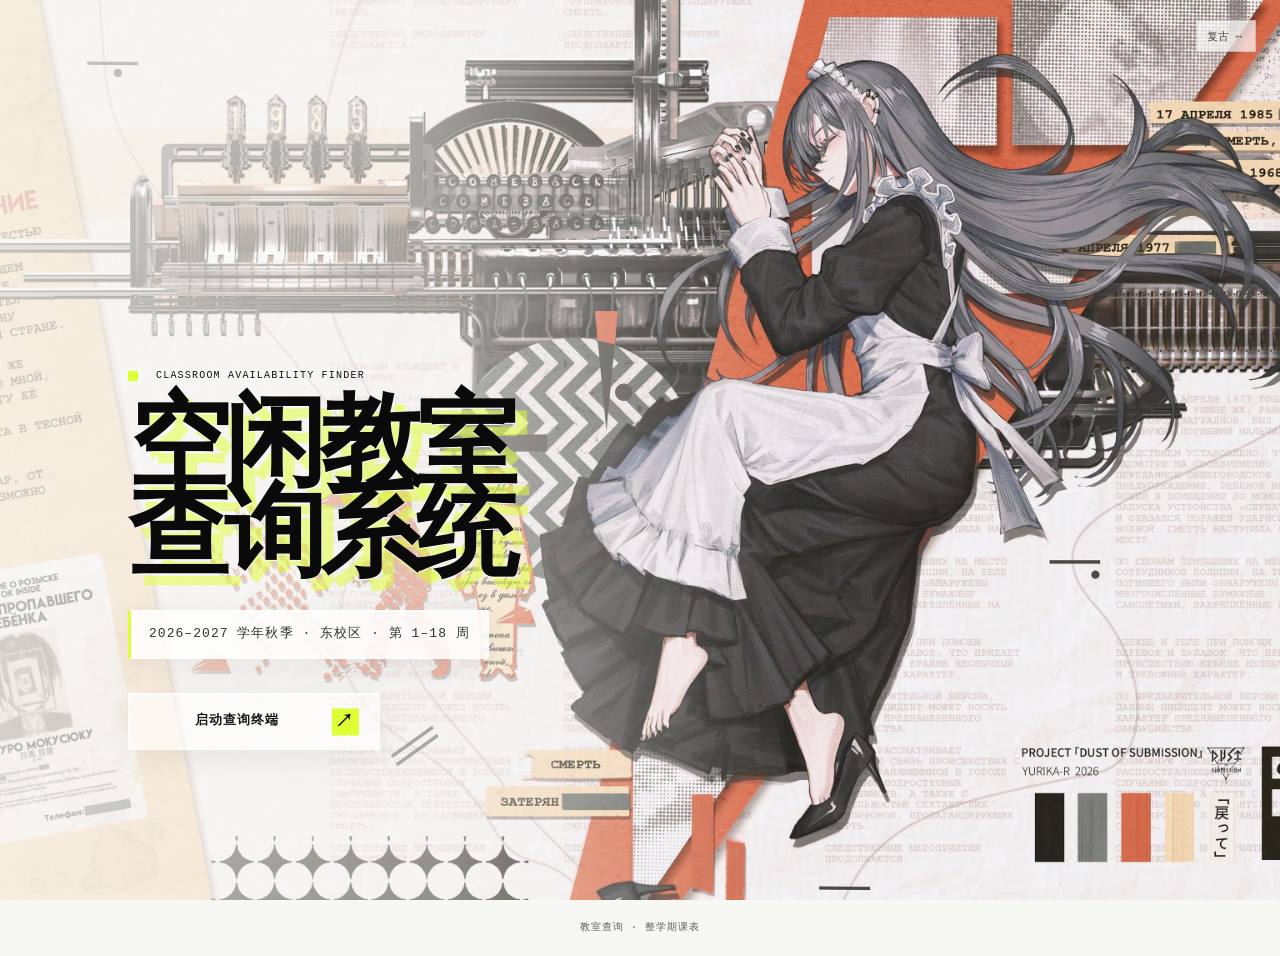
==== index.html @ 0bc2ae93 "Add modern and retro themes with persistent style preference" ====
<!DOCTYPE html>
<html lang="zh-CN">
<head>
  <meta charset="UTF-8">
  <script src="assets/js/theme.js?v=20260916-themes-final"></script>
  <meta name="viewport" content="width=device-width, initial-scale=1.0, maximum-scale=1.5, user-scalable=yes">
  <title>整学期空闲教室查询</title>
  <link rel="stylesheet" href="assets/css/style.css?v=20260914-classroom-only">


  <link rel="prefetch" as="document" href="query.html">
  <link rel="prefetch" as="script" href="assets/js/data.js?v=20260916-computing-center">
  <link rel="prefetch" as="script" href="assets/js/app.js?v=20260916-computing-center">
  <link rel="stylesheet" href="assets/css/frosted.css?v=20260916-shared-overlay">
  <link rel="stylesheet" href="assets/css/themes.css?v=20260916-shared-overlay">
</head>
<body class="landing-page">
  <!-- 工业风格装饰 -->

  <button type="button" class="theme-toggle" aria-label="切换为复古风格" title="切换为复古风格">复古 ↔</button>

  <!-- 主内容 -->
  <main class="landing-main">
    <div class="landing-label animate-in">CLASSROOM AVAILABILITY FINDER</div>

    <h1 class="landing-title animate-in animate-in-delay-1">
      空闲教室<br>查询系统
    </h1>

    <p class="landing-subtitle animate-in animate-in-delay-2">
      2026–2027 学年秋季 · 东校区 · 第 1–18 周
    </p>

    <div class="landing-actions animate-in animate-in-delay-3">
      <a href="query.html" class="btn-cta">
        启动查询终端
      </a>

    </div>
  </main>

  <footer class="landing-footer">
    <p>教室查询 · 整学期课表</p>
  </footer>
  <script src="assets/js/transitions.js?v=20260916-themes-final"></script>
</body>
</html>
---- assets/css/style.css ----
/* ============================================
   空闲教室查询系统 - 现代工业风格 (Modern Industrial UI)
   Spec: 硬核重工业 × 近未来科幻 × 粗野主义
   ============================================ */

/* --- CSS Variables (Design Tokens) --- */
:root {
  --ef-bg: #0a0a0a;
  --ef-surface: #121212;
  --ef-surface-raised: #1a1a1a;
  --ef-accent: #ffcc00;
  --ef-accent-blue: #0088ff;
  --ef-accent-red: #ff3344;
  --ef-border: #2a2a2a;
  --ef-border-hover: #444444;
  --ef-text-main: #e0e0e0;
  --ef-text-secondary: #888888;
  --ef-text-tertiary: #555555;
  --ef-font-sans: 'Inter', 'Oswald', -apple-system, 'Segoe UI', 'PingFang SC', 'Microsoft YaHei UI', 'Noto Sans SC', sans-serif;
  --ef-font-mono: 'JetBrains Mono', 'Roboto Mono', 'SF Mono', 'Cascadia Code', 'Consolas', 'Droid Sans Mono', monospace;
  --ef-transition: all 0.2s cubic-bezier(0.2, 1, 0.3, 1);
  --ef-chamfer: 12px;
  --nav-height: 52px;
}

/* --- Reset & Base --- */
*, *::before, *::after {
  box-sizing: border-box;
  margin: 0;
  padding: 0;
}

html {
  -webkit-text-size-adjust: 100%;
  scroll-behavior: smooth;
}

body {
  font-family: var(--ef-font-sans);
  background: var(--ef-bg);
  color: var(--ef-text-main);
  font-size: 14px;
  line-height: 1.6;
  letter-spacing: 0.02em;
  -webkit-font-smoothing: antialiased;
  -moz-osx-font-smoothing: grayscale;
  /* Industrial grid dot pattern */
  background-image:
    radial-gradient(circle at 1px 1px, #1a1a1a 1px, transparent 0);
  background-size: 40px 40px;
  min-height: 100vh;
  overflow-x: hidden;
}

.page-transition-layer {
  position: fixed;
  top: 0;
  bottom: 0;
  left: 0;
  width: min(24vw, 280px);
  z-index: 9999;
  pointer-events: none;
  opacity: 0;
  transform: translate3d(110vw, 0, 0) skewX(-8deg);
  background:
    linear-gradient(90deg, rgba(4, 5, 6, 0.04), rgba(255, 51, 68, 0.08) 42%, rgba(0, 136, 255, 0.03)),
    linear-gradient(90deg, transparent 0 44px, rgba(255, 255, 255, 0.18) 44px 45px, transparent 45px 92px),
    linear-gradient(90deg, transparent 0 112px, rgba(255, 204, 0, 0.22) 112px 113px, transparent 113px 160px),
    linear-gradient(90deg, transparent 0 184px, rgba(255, 51, 68, 0.18) 184px 185px, transparent 185px);
  will-change: transform, opacity;
}

.page-transition-layer::before {
  content: '';
  position: absolute;
  inset: 0;
  background:
    linear-gradient(90deg, transparent, rgba(255, 255, 255, 0.08), transparent),
    linear-gradient(0deg, rgba(255, 255, 255, 0.08) 1px, transparent 1px);
  background-size: 100% 100%, 100% 34px;
  mix-blend-mode: screen;
  opacity: 0.48;
}

.page-transition-layer::after {
  content: '';
  position: absolute;
  top: 0;
  bottom: 0;
  width: 3px;
  background: #ffcc00;
  box-shadow:
    0 0 20px rgba(255, 204, 0, 0.76),
    8px 0 0 rgba(255, 255, 255, 0.12),
    18px 0 0 rgba(255, 51, 68, 0.16);
}

body.enter-forward .page-transition-layer {
  --scan-start: 112vw;
  --scan-end: -36vw;
  animation: scanTravel 0.46s cubic-bezier(0.72, 0, 0.2, 1) both;
}

body.enter-forward .page-transition-layer::after {
  left: 0;
}

body.enter-back .page-transition-layer {
  --scan-start: -36vw;
  --scan-end: 112vw;
  animation: scanTravel 0.46s cubic-bezier(0.72, 0, 0.2, 1) both;
}

body.enter-back .page-transition-layer::after {
  right: 0;
}

body.is-entering.enter-forward .nav,
body.is-entering.enter-forward main,
body.is-entering.enter-forward .landing-footer {
  animation: pageEnterForward 0.46s cubic-bezier(0.2, 1, 0.3, 1) both;
}

body.is-entering.enter-back .nav,
body.is-entering.enter-back main,
body.is-entering.enter-back .landing-footer {
  animation: pageEnterBack 0.46s cubic-bezier(0.2, 1, 0.3, 1) both;
}

body.is-entering .nav,
body.is-entering main,
body.is-entering .landing-footer,
body.is-leaving .nav,
body.is-leaving main,
body.is-leaving .landing-footer {
  will-change: transform, opacity;
}

body.is-leaving .nav,
body.is-leaving main,
body.is-leaving .landing-footer {
  opacity: 0.82;
  transition:
    opacity 0.11s cubic-bezier(0.2, 1, 0.3, 1),
    transform 0.11s cubic-bezier(0.2, 1, 0.3, 1);
}

body.is-leaving.leave-forward .nav,
body.is-leaving.leave-forward main,
body.is-leaving.leave-forward .landing-footer {
  transform: translateX(-26px);
}

body.is-leaving.leave-back .nav,
body.is-leaving.leave-back main,
body.is-leaving.leave-back .landing-footer {
  transform: translateX(26px);
}

/* ============================================
   Navigation Bar (Industrial Style)
   ============================================ */
.nav {
  position: fixed;
  top: 0;
  left: 0;
  right: 0;
  height: var(--nav-height);
  background: rgba(10, 10, 10, 0.95);
  border-bottom: 1px solid var(--ef-border);
  z-index: 100;
  display: flex;
  align-items: center;
  justify-content: center;
  backdrop-filter: blur(12px);
  -webkit-backdrop-filter: blur(12px);
}

.nav::before {
  content: '// SYS_NAV';
  position: absolute;
  left: 8px;
  top: 50%;
  transform: translateY(-50%);
  font-family: var(--ef-font-mono);
  font-size: 9px;
  color: var(--ef-text-tertiary);
  letter-spacing: 0.1em;
  pointer-events: none;
}

.nav-inner {
  width: 100%;
  max-width: 1100px;
  padding: 0 24px;
  display: flex;
  align-items: center;
  justify-content: space-between;
}

.nav-title {
  font-family: var(--ef-font-mono);
  font-size: 12px;
  font-weight: 500;
  color: var(--ef-text-main);
  letter-spacing: 0.15em;
  text-decoration: none;
  padding: 6px 0;
  text-transform: uppercase;
}

.nav-links {
  display: flex;
  align-items: center;
  gap: 4px;
  list-style: none;
}

.nav-links a,
.nav-back {
  display: flex;
  align-items: center;
  font-family: var(--ef-font-mono);
  font-size: 11px;
  color: var(--ef-text-secondary);
  text-decoration: none;
  padding: 8px 14px;
  border: 1px solid transparent;
  transition: var(--ef-transition);
  -webkit-tap-highlight-color: transparent;
  letter-spacing: 0.08em;
  text-transform: uppercase;
  position: relative;
}

.nav-links a:hover,
.nav-back:hover {
  color: var(--ef-accent);
  border-color: var(--ef-border);
  background: rgba(255, 204, 0, 0.03);
}

.nav-links a::after,
.nav-back::after {
  content: '';
  position: absolute;
  bottom: 0;
  left: 50%;
  width: 0;
  height: 1px;
  background: var(--ef-accent);
  transition: var(--ef-transition);
  transform: translateX(-50%);
}

.nav-links a:hover::after,
.nav-back:hover::after {
  width: 60%;
}

.nav-back {
  color: var(--ef-accent-blue);
  gap: 4px;
  border: 1px solid rgba(0, 136, 255, 0.2);
}

.nav-back:hover {
  color: var(--ef-accent-blue);
  border-color: var(--ef-accent-blue);
  background: rgba(0, 136, 255, 0.05);
}

.nav-back svg {
  width: 14px;
  height: 14px;
  flex-shrink: 0;
}

/* --- Main Content Wrapper --- */
.main {
  padding-top: calc(var(--nav-height) + 24px);
  max-width: 1100px;
  margin: 0 auto;
  padding-left: 24px;
  padding-right: 24px;
  padding-bottom: 80px;
}

/* ============================================
   Chamfered Panel Mixin (via class)
   ============================================ */
.panel {
  background: var(--ef-surface);
  border: 1px solid var(--ef-border);
  position: relative;
  clip-path: polygon(
    0 0,
    100% 0,
    100% calc(100% - var(--ef-chamfer)),
    calc(100% - var(--ef-chamfer)) 100%,
    0 100%
  );
}

/* Corner L-brackets (crosshairs) */
.panel::before {
  content: '';
  position: absolute;
  top: 6px;
  left: 6px;
  width: 12px;
  height: 12px;
  border-top: 2px solid var(--ef-border-hover);
  border-left: 2px solid var(--ef-border-hover);
  pointer-events: none;
  opacity: 0.6;
}

.panel::after {
  content: '';
  position: absolute;
  bottom: 6px;
  right: 6px;
  width: 12px;
  height: 12px;
  border-bottom: 2px solid var(--ef-border-hover);
  border-right: 2px solid var(--ef-border-hover);
  pointer-events: none;
  opacity: 0.6;
}

/* ============================================
   Landing Page (index.html)
   ============================================ */
.landing-page {
  min-height: 100vh;
  display: flex;
  flex-direction: column;
  background: transparent;
  position: relative;
  overflow: hidden;
}

/* Background image with dark overlay */
.landing-page::before {
  content: '';
  position: fixed;
  inset: 0;
  z-index: -1;
  background:
    linear-gradient(90deg, rgba(4, 5, 6, 0.92) 0%, rgba(6, 7, 8, 0.72) 32%, rgba(6, 7, 8, 0.24) 66%, rgba(5, 5, 6, 0.24) 100%),
    linear-gradient(135deg, rgba(0, 136, 255, 0.16) 0%, transparent 44%),
    linear-gradient(225deg, rgba(255, 204, 0, 0.12) 0%, transparent 54%),
    radial-gradient(ellipse at 24% 52%, rgba(0, 0, 0, 0.72) 0%, transparent 58%),
    image-set(url('../images/industrial-desktop.webp') type('image/webp'), url('../images/industrial-desktop.png') type('image/png')) center center / cover no-repeat;
}

/* Mobile background */
@media (max-width: 768px) {
  .landing-page::before {
    background:
      linear-gradient(180deg, rgba(7, 8, 9, 0.3) 0%, rgba(5, 5, 6, 0.74) 46%, rgba(4, 4, 5, 0.94) 100%),
      linear-gradient(90deg, rgba(6, 6, 7, 0.84) 0%, rgba(6, 6, 7, 0.18) 72%),
      linear-gradient(135deg, rgba(0, 136, 255, 0.12) 0%, transparent 46%),
      linear-gradient(225deg, rgba(255, 51, 68, 0.14) 0%, transparent 54%),
      image-set(url('../images/industrial-mobile.webp') type('image/webp'), url('../images/industrial-mobile.png') type('image/png')) center center / cover no-repeat;
  }
}

/* Decorative grid lines on landing */
.landing-page .grid-lines {
  position: fixed;
  inset: 0;
  z-index: -1;
  pointer-events: none;
  background-image:
    linear-gradient(115deg, transparent 0 47%, rgba(255, 51, 68, 0.16) 47.2%, transparent 47.8%),
    linear-gradient(90deg, rgba(255, 255, 255, 0.02) 1px, transparent 1px),
    linear-gradient(0deg, rgba(255, 255, 255, 0.02) 1px, transparent 1px);
  background-size: 320px 320px, 80px 80px, 80px 80px;
  animation: backgroundDrift 16s linear infinite;
}

/* Landing nav transparent */
.landing-page .nav {
  background: rgba(10, 10, 10, 0.7);
  border-bottom-color: rgba(255, 255, 255, 0.05);
}

.landing-page .nav::before {
  color: rgba(255, 255, 255, 0.2);
}

.landing-page .nav-title {
  color: var(--ef-text-main);
}

.landing-page .nav-links a {
  color: rgba(255, 255, 255, 0.5);
}

.landing-page .nav-links a:hover {
  color: var(--ef-accent);
}

.landing-main {
  flex: 1;
  display: flex;
  flex-direction: column;
  align-items: center;
  justify-content: center;
  text-align: center;
  padding: 0 24px;
  margin-top: -40px;
  position: relative;
  z-index: 1;
}

.landing-title {
  font-family: var(--ef-font-sans);
  font-size: 56px;
  font-weight: 800;
  line-height: 1.05;
  letter-spacing: -0.01em;
  color: var(--ef-text-main);
  margin-bottom: 16px;
  text-transform: uppercase;
  position: relative;
}

/* Decorative tech number next to title */
.landing-title::before {
  content: '// 01';
  position: absolute;
  top: -24px;
  left: 0;
  font-family: var(--ef-font-mono);
  font-size: 11px;
  color: var(--ef-text-tertiary);
  letter-spacing: 0.15em;
}

.landing-subtitle {
  font-family: var(--ef-font-mono);
  font-size: 13px;
  font-weight: 400;
  line-height: 1.6;
  letter-spacing: 0.08em;
  color: var(--ef-text-secondary);
  margin-bottom: 48px;
  max-width: 520px;
}

/* Typewriter effect on subtitle */
.landing-subtitle.typing {
  overflow: hidden;
  white-space: nowrap;
  border-right: 2px solid var(--ef-accent);
  animation: typewriter 2.5s steps(30) forwards, blink-cursor 0.8s step-end infinite;
  width: 0;
}

@keyframes typewriter {
  to { width: 100%; }
}

@keyframes blink-cursor {
  50% { border-color: transparent; }
}

/* --- Industrial CTA Button --- */
.btn-cta {
  display: inline-flex;
  align-items: center;
  justify-content: center;
  gap: 10px;
  font-family: var(--ef-font-mono);
  font-size: 13px;
  font-weight: 500;
  color: #0a0a0a;
  background: var(--ef-accent);
  padding: 14px 40px;
  border: none;
  cursor: pointer;
  text-decoration: none;
  text-transform: uppercase;
  letter-spacing: 0.15em;
  transition: var(--ef-transition);
  min-width: 260px;
  position: relative;
  -webkit-touch-callout: none;
  touch-action: manipulation;
  clip-path: polygon(
    0 0,
    100% 0,
    100% calc(100% - 8px),
    calc(100% - 8px) 100%,
    0 100%
  );
}

/* L-bracket corners on button */
.btn-cta::before {
  content: '';
  position: absolute;
  top: 4px;
  left: 4px;
  width: 10px;
  height: 10px;
  border-top: 2px solid rgba(0, 0, 0, 0.3);
  border-left: 2px solid rgba(0, 0, 0, 0.3);
  pointer-events: none;
}

.btn-cta::after {
  content: '';
  position: absolute;
  bottom: 4px;
  right: 4px;
  width: 10px;
  height: 10px;
  border-bottom: 2px solid rgba(0, 0, 0, 0.3);
  border-right: 2px solid rgba(0, 0, 0, 0.3);
  pointer-events: none;
}

.btn-cta:hover {
  background: #ffdd33;
  letter-spacing: 0.2em;
  transform: translateY(-1px);
  box-shadow: 0 0 30px rgba(255, 204, 0, 0.2);
}

.btn-cta:active {
  transform: translateY(0);
  box-shadow: none;
}

.btn-cta svg {
  width: 16px;
  height: 16px;
  flex-shrink: 0;
}

/* --- Ghost Button --- */
.btn-ghost {
  display: none;
  font-family: var(--ef-font-mono);
  font-size: 11px;
  font-weight: 400;
  color: var(--ef-text-secondary);
  background: transparent;
  padding: 8px 20px;
  border: 1px solid var(--ef-border);
  cursor: pointer;
  text-decoration: none;
  text-transform: uppercase;
  letter-spacing: 0.1em;
  transition: var(--ef-transition);
  clip-path: polygon(6px 0, 100% 0, 100% calc(100% - 6px), calc(100% - 6px) 100%, 0 100%, 0 6px);
}

.btn-ghost:hover {
  color: var(--ef-accent);
  border-color: var(--ef-accent);
}

/* --- Landing Footer --- */
.landing-footer {
  text-align: center;
  padding: 20px;
  font-family: var(--ef-font-mono);
  font-size: 10px;
  color: var(--ef-text-tertiary);
  letter-spacing: 0.1em;
  position: relative;
  z-index: 1;
}

/* ============================================
   Query Page
   ============================================ */

.query-page {
  background-image:
    linear-gradient(90deg, rgba(10, 10, 10, 0.95), rgba(10, 10, 10, 0.82)),
    linear-gradient(180deg, rgba(255, 51, 68, 0.08), transparent 36%),
    image-set(url('../images/industrial-desktop.webp') type('image/webp'), url('../images/industrial-desktop.png') type('image/png')),
    radial-gradient(circle at 1px 1px, #1a1a1a 1px, transparent 0);
  background-size: cover, cover, cover, 40px 40px;
  background-position: center, center, center top, 0 0;
  background-attachment: fixed, fixed, fixed, scroll;
}

/* --- Page Header --- */
.page-header {
  margin-bottom: 24px;
  padding-bottom: 16px;
  border-bottom: 1px solid var(--ef-border);
  position: relative;
}

.page-header::after {
  content: '';
  position: absolute;
  bottom: -1px;
  left: 0;
  width: 120px;
  height: 1px;
  background: var(--ef-accent);
}

.page-title {
  font-family: var(--ef-font-sans);
  font-size: 28px;
  font-weight: 700;
  letter-spacing: -0.01em;
  margin-bottom: 4px;
  color: var(--ef-text-main);
  text-transform: uppercase;
}

.page-title::before {
  content: '// SYS_QUERY ';
  font-family: var(--ef-font-mono);
  font-size: 10px;
  color: var(--ef-text-tertiary);
  font-weight: 400;
  letter-spacing: 0.1em;
  display: block;
  margin-bottom: 4px;
}

.page-subtitle {
  font-family: var(--ef-font-mono);
  font-size: 11px;
  color: var(--ef-text-secondary);
  letter-spacing: 0.06em;
}

/* --- Legend --- */
.legend {
  display: flex;
  gap: 24px;
  margin-bottom: 20px;
  font-family: var(--ef-font-mono);
  font-size: 11px;
  color: var(--ef-text-secondary);
  letter-spacing: 0.06em;
}

.legend-item {
  display: flex;
  align-items: center;
  gap: 6px;
}

.legend-dot {
  width: 12px;
  height: 12px;
  display: inline-block;
  flex-shrink: 0;
  clip-path: polygon(0 0, 100% 0, 100% calc(100% - 3px), calc(100% - 3px) 100%, 0 100%);
}

.legend-dot.free {
  background: #00cc66;
}

.legend-dot.occ {
  background: #ff3344;
}

/* --- Control Bar --- */
.controls {
  display: flex;
  gap: 8px;
  margin-bottom: 20px;
  flex-wrap: wrap;
}

.controls select,
.controls input[type="text"] {
  font-family: var(--ef-font-mono);
  font-size: 12px;
  color: var(--ef-text-main);
  background: var(--ef-surface);
  border: 1px solid var(--ef-border);
  padding: 10px 12px;
  outline: none;
  transition: var(--ef-transition);
  appearance: none;
  -webkit-appearance: none;
  -moz-appearance: none;
  min-height: 40px;
  -webkit-tap-highlight-color: transparent;
  letter-spacing: 0.04em;
  text-transform: uppercase;
}

.controls select {
  flex: 1;
  min-width: 100px;
  padding-right: 32px;
  cursor: pointer;
  background-image: url("data:image/svg+xml,%3Csvg xmlns='http://www.w3.org/2000/svg' width='10' height='6' viewBox='0 0 10 6'%3E%3Cpath d='M1 1l4 4 4-4' stroke='%23888888' stroke-width='1.5' fill='none' stroke-linecap='round' stroke-linejoin='round'/%3E%3C/svg%3E");
  background-repeat: no-repeat;
  background-position: right 10px center;
  background-size: 9px;
}

.controls input[type="text"] {
  flex: 1;
  min-width: 120px;
}

.controls select:hover,
.controls input[type="text"]:hover {
  border-color: var(--ef-border-hover);
  background-color: var(--ef-surface-raised);
}

.controls select:focus,
.controls input[type="text"]:focus {
  border-color: var(--ef-accent);
  box-shadow: 0 0 0 1px rgba(255, 204, 0, 0.15);
}

#results {
  position: relative;
  min-height: 120px;
}

#results::before {
  content: '';
  position: absolute;
  left: 0;
  right: 0;
  top: -8px;
  height: 2px;
  z-index: 2;
  opacity: 0;
  pointer-events: none;
  background:
    linear-gradient(90deg, transparent, rgba(255, 204, 0, 0.9), rgba(0, 136, 255, 0.7), transparent);
  box-shadow: 0 0 22px rgba(255, 204, 0, 0.34);
}

#results.results-updating::before {
  animation: resultsScan 0.46s cubic-bezier(0.2, 1, 0.3, 1) both;
}

/* --- Industrial Day Block (Chamfered Panel) --- */
.day-block {
  background: var(--ef-surface);
  border: 1px solid var(--ef-border);
  padding: 18px 20px;
  margin-bottom: 16px;
  transition: var(--ef-transition);
  position: relative;
  clip-path: polygon(
    0 0,
    100% 0,
    100% calc(100% - 10px),
    calc(100% - 10px) 100%,
    0 100%
  );
  animation: dayMaterialize 0.42s cubic-bezier(0.2, 1, 0.3, 1) both;
  animation-delay: calc(var(--block-index, 0) * 35ms);
}

.day-block::before {
  content: '';
  position: absolute;
  top: 5px;
  left: 5px;
  width: 10px;
  height: 10px;
  border-top: 1px solid var(--ef-border-hover);
  border-left: 1px solid var(--ef-border-hover);
  pointer-events: none;
  opacity: 0.5;
  transition: var(--ef-transition);
}

.day-block::after {
  content: '';
  position: absolute;
  bottom: 5px;
  right: 5px;
  width: 10px;
  height: 10px;
  border-bottom: 1px solid var(--ef-border-hover);
  border-right: 1px solid var(--ef-border-hover);
  pointer-events: none;
  opacity: 0.5;
  transition: var(--ef-transition);
}

.day-block:hover {
  border-color: var(--ef-border-hover);
  background: #161616;
}

.day-block:hover::before,
.day-block:hover::after {
  border-color: var(--ef-accent);
  opacity: 1;
}

.day-header {
  display: flex;
  justify-content: space-between;
  align-items: center;
  cursor: pointer;
  user-select: none;
  -webkit-tap-highlight-color: transparent;
}

.day-header:hover .day-title {
  color: var(--ef-accent);
}

.day-header:active {
  opacity: 0.7;
}

.day-header-left {
  display: flex;
  align-items: center;
  gap: 10px;
  min-width: 0;
}

.expand-icon {
  font-family: var(--ef-font-mono);
  font-size: 10px;
  color: var(--ef-text-tertiary);
  flex-shrink: 0;
  transition: transform 0.2s;
  line-height: 1;
  width: 12px;
  text-align: center;
}

.day-body {
  padding-top: 14px;
  animation: dataReveal 0.22s cubic-bezier(0.2, 1, 0.3, 1) both;
}

.day-title {
  font-family: var(--ef-font-mono);
  font-size: 14px;
  font-weight: 600;
  color: var(--ef-text-main);
  letter-spacing: 0.1em;
  text-transform: uppercase;
  transition: var(--ef-transition);
}

.day-date {
  font-family: var(--ef-font-mono);
  font-size: 11px;
  font-weight: 400;
  color: var(--ef-text-tertiary);
  margin-left: 6px;
  letter-spacing: 0.05em;
}

.free-info {
  font-family: var(--ef-font-mono);
  font-size: 11px;
  color: var(--ef-text-secondary);
  letter-spacing: 0.05em;
}

.free-num {
  color: var(--ef-accent);
  font-weight: 600;
  font-size: 13px;
}

.free-sep {
  color: var(--ef-text-tertiary);
  margin: 0 3px;
}

.free-total {
  color: var(--ef-text-secondary);
}

/* --- Industrial Table --- */
.table-wrap {
  overflow-x: auto;
  -webkit-overflow-scrolling: touch;
  overscroll-behavior-x: contain;
  overscroll-behavior-y: auto;
  border: 1px solid var(--ef-border);
  -webkit-tap-highlight-color: transparent;
  max-width: 100%;
}

table {
  border-collapse: collapse;
  font-family: var(--ef-font-mono);
  font-size: 11px;
  width: 100%;
  white-space: nowrap;
}

th, td {
  padding: 7px 6px;
  text-align: center;
  border-bottom: 1px solid rgba(42, 42, 42, 0.6);
}

th {
  background: rgba(255, 255, 255, 0.02);
  font-weight: 500;
  color: var(--ef-text-secondary);
  position: sticky;
  top: 0;
  z-index: 1;
  font-size: 10px;
  letter-spacing: 0.08em;
  text-transform: uppercase;
}

th.room-name {
  position: sticky;
  left: 0;
  z-index: 3;
  background: #0f0f0f;
  min-width: 88px;
  text-align: left;
  padding-left: 12px;
  border-right: 1px solid var(--ef-border);
  color: var(--ef-text-main);
}

th.seat-th {
  min-width: 40px;
  font-size: 10px;
  color: var(--ef-text-tertiary);
  font-weight: 400;
  border-right: 1px solid var(--ef-border);
}

th.period {
  min-width: 40px;
  font-weight: 500;
  padding: 6px 4px;
  line-height: 1.3;
  color: var(--ef-text-tertiary);
}

.period-time {
  display: block;
  font-weight: 400;
  font-size: 8px;
  color: var(--ef-text-tertiary);
  margin-top: 2px;
  opacity: 0.6;
}

/* --- Table Cells --- */
td.room-name {
  position: sticky;
  left: 0;
  z-index: 1;
  background: var(--ef-surface);
  text-align: left;
  padding-left: 12px;
  font-weight: 500;
  font-size: 11px;
  max-width: 100px;
  overflow: hidden;
  text-overflow: ellipsis;
  border-right: 1px solid var(--ef-border);
  white-space: nowrap;
  color: var(--ef-text-main);
}

.room-text {
  display: inline;
}

.room-seats-mobile {
  display: none;
}

td.seat-td {
  font-size: 10px;
  color: var(--ef-text-tertiary);
  border-right: 1px solid var(--ef-border);
}

/* Free / Occupied cells */
td.free {
  background: rgba(0, 204, 102, 0.1);
}

td.occ {
  background: rgba(255, 51, 68, 0.1);
}

tr:hover td.free {
  background: rgba(0, 204, 102, 0.18);
}

tr:hover td.occ {
  background: rgba(255, 51, 68, 0.18);
}

/* Industrial diamond indicators */
.free-mark,
.occ-mark {
  display: inline-block;
  width: 10px;
  height: 10px;
}

.free-mark {
  border: 1.5px solid rgba(0, 204, 102, 0.5);
  clip-path: polygon(50% 0%, 100% 50%, 50% 100%, 0% 50%);
  box-sizing: border-box;
}

.occ-mark {
  background: rgba(255, 51, 68, 0.5);
  clip-path: polygon(50% 0%, 100% 50%, 50% 100%, 0% 50%);
}

tr:last-child td {
  border-bottom: none;
}

/* --- Empty State --- */
.empty-msg {
  text-align: center;
  padding: 60px 20px;
  color: var(--ef-text-tertiary);
  font-family: var(--ef-font-mono);
  font-size: 12px;
  letter-spacing: 0.08em;
  border: 1px dashed var(--ef-border);
  background: var(--ef-surface);
}

/* --- Favorites Star --- */
.fav-star {
  display: inline-block;
  vertical-align: middle;
  cursor: pointer;
  color: var(--ef-text-tertiary);
  flex-shrink: 0;
  transition: color 0.2s, transform 0.15s;
  -webkit-tap-highlight-color: transparent;
  margin-right: 4px;
}

.fav-star:hover {
  transform: scale(1.2);
  color: var(--ef-accent);
}

.fav-star.filled {
  color: var(--ef-accent);
}

/* --- Favorited Row --- */
tr.fav-row td {
  background: rgba(255, 204, 0, 0.03);
  border-bottom-color: rgba(255, 204, 0, 0.1);
}

tr.fav-row td.room-name {
  background: rgba(255, 204, 0, 0.04);
}

tr.fav-row:hover td {
  background: rgba(255, 204, 0, 0.06);
}

tr.fav-row:hover td.room-name {
  background: rgba(255, 204, 0, 0.08);
}

/* --- Favorites Toggle Button --- */
.fav-toggle {
  display: inline-flex;
  align-items: center;
  justify-content: center;
  gap: 6px;
  font-family: var(--ef-font-mono);
  font-size: 11px;
  font-weight: 500;
  color: var(--ef-text-secondary);
  background: var(--ef-surface);
  border: 1px solid var(--ef-border);
  padding: 10px 16px;
  cursor: pointer;
  transition: var(--ef-transition);
  min-height: 40px;
  -webkit-tap-highlight-color: transparent;
  white-space: nowrap;
  flex-shrink: 0;
  -webkit-appearance: none;
  -moz-appearance: none;
  appearance: none;
  user-select: none;
  text-transform: uppercase;
  letter-spacing: 0.08em;
  clip-path: polygon(4px 0, 100% 0, 100% calc(100% - 4px), calc(100% - 4px) 100%, 0 100%, 0 4px);
}

.fav-toggle:hover {
  border-color: var(--ef-border-hover);
  background: var(--ef-surface-raised);
}

.fav-toggle:active {
  transform: scale(0.97);
}

.fav-toggle.active {
  color: var(--ef-accent);
  border-color: var(--ef-accent);
  background: rgba(255, 204, 0, 0.06);
}

.fav-toggle svg {
  width: 14px;
  height: 14px;
  flex-shrink: 0;
}

/* ============================================
   Custom Period Range Bar
   ============================================ */
.custom-range-bar {
  display: flex;
  align-items: center;
  gap: 8px;
  margin-bottom: 20px;
  padding: 10px 16px;
  background: var(--ef-surface);
  border: 1px solid var(--ef-border);
  clip-path: polygon(
    0 0,
    100% 0,
    100% calc(100% - 8px),
    calc(100% - 8px) 100%,
    0 100%
  );
}

.custom-range-label {
  font-family: var(--ef-font-mono);
  font-size: 11px;
  font-weight: 500;
  color: var(--ef-text-secondary);
  white-space: nowrap;
  user-select: none;
  letter-spacing: 0.08em;
  text-transform: uppercase;
}

.period-range {
  font-family: var(--ef-font-mono);
  font-size: 12px;
  color: var(--ef-text-main);
  background: var(--ef-bg);
  border: 1px solid var(--ef-border);
  padding: 6px 8px;
  padding-right: 24px;
  outline: none;
  min-height: 36px;
  width: 56px;
  text-align: center;
  cursor: pointer;
  transition: var(--ef-transition);
  appearance: none;
  -webkit-appearance: none;
  -moz-appearance: none;
  -webkit-tap-highlight-color: transparent;
  background-image: url("data:image/svg+xml,%3Csvg xmlns='http://www.w3.org/2000/svg' width='9' height='5' viewBox='0 0 9 5'%3E%3Cpath d='M1 1l3.5 3 3.5-3' stroke='%23888888' stroke-width='1.5' fill='none' stroke-linecap='round' stroke-linejoin='round'/%3E%3C/svg%3E");
  background-repeat: no-repeat;
  background-position: right 7px center;
  background-size: 8px;
}

.period-range:hover {
  border-color: var(--ef-border-hover);
}

.period-range:focus {
  border-color: var(--ef-accent);
  box-shadow: 0 0 0 1px rgba(255, 204, 0, 0.15);
}

.period-range-sep {
  font-size: 12px;
  color: var(--ef-text-tertiary);
  user-select: none;
  flex-shrink: 0;
  font-family: var(--ef-font-mono);
}

.period-range-unit {
  font-family: var(--ef-font-mono);
  font-size: 10px;
  color: var(--ef-text-tertiary);
  user-select: none;
  flex-shrink: 0;
}

/* ============================================
   Responsive (Mobile & Tablet)
   ============================================ */

/* Tablet landscape & small desktop - remove clip-path for sticky column compatibility */
@media (max-width: 1024px) {
  .main {
    padding-left: 20px;
    padding-right: 20px;
  }

  .nav-inner {
    padding: 0 20px;
  }

  .day-block {
    clip-path: none;
  }

  .custom-range-bar {
    clip-path: none;
  }

  .btn-cta {
    clip-path: none;
  }

  .btn-ghost {
    clip-path: none;
  }

  .fav-toggle {
    clip-path: none;
  }

  td.room-name {
    max-width: 90px;
  }
}

@media (max-width: 900px) {
  .main {
    padding-left: 16px;
    padding-right: 16px;
  }

  .nav-inner {
    padding: 0 16px;
  }
}

/* Tablet portrait & large phone landscape */
@media (max-width: 768px) {
  .query-page {
    background-image:
      linear-gradient(90deg, rgba(10, 10, 10, 0.94), rgba(10, 10, 10, 0.82)),
      linear-gradient(180deg, rgba(255, 51, 68, 0.1), transparent 40%),
      image-set(url('../images/industrial-mobile.webp') type('image/webp'), url('../images/industrial-mobile.png') type('image/png')),
      radial-gradient(circle at 1px 1px, #1a1a1a 1px, transparent 0);
    background-size: cover, cover, cover, 40px 40px;
    background-position: center, center, center top, 0 0;
  }

  .nav-links a,
  .nav-back {
    padding: 10px 8px;
    font-size: 10px;
  }

  .nav-back svg {
    width: 18px;
    height: 18px;
  }

  .nav::before {
    display: none;
  }

  .landing-title {
    font-size: 36px;
  }

  .landing-title::before {
    font-size: 9px;
    top: -18px;
  }

  .landing-subtitle {
    font-size: 11px;
  }

  .btn-cta {
    min-height: 48px;
    min-width: 220px;
    font-size: 12px;
  }

  .page-title {
    font-size: 22px;
  }

  .page-title::before {
    font-size: 9px;
  }

  .controls {
    flex-direction: column;
  }

  .controls select,
  .controls input[type="text"] {
    width: 100%;
    font-size: 14px;
  }

  .fav-toggle {
    width: 100%;
    justify-content: center;
  }

  .day-block {
    padding: 14px;
  }

  .day-block::before,
  .day-block::after {
    display: none;
  }

  .day-block:hover {
    border-color: var(--ef-border);
  }

  td.room-name {
    min-width: 72px;
    max-width: 80px;
    padding-left: 8px;
    font-size: 10px;
  }

  th.room-name {
    min-width: 72px;
    padding-left: 8px;
    font-size: 9px;
  }

  th.period {
    min-width: 34px;
    font-size: 9px;
    padding: 5px 3px;
  }

  .period-time {
    font-size: 7px;
  }

  td.seat-td {
    display: none;
  }

  th.seat-th {
    display: none;
  }

  .room-seats-mobile {
    display: inline;
    font-family: var(--ef-font-mono);
    font-size: 9px;
    color: var(--ef-text-tertiary);
    font-weight: 400;
    margin-left: 4px;
  }

  .custom-range-bar {
    flex-wrap: wrap;
    justify-content: center;
    padding: 10px 12px;
    gap: 6px;
  }

  .custom-range-label {
    font-size: 10px;
  }

  .period-range {
    width: 48px;
    font-size: 12px;
    padding: 6px 4px;
    padding-right: 20px;
    min-height: 34px;
    background-position: right 5px center;
  }
}

/* Phone landscape */
@media (max-width: 640px) and (orientation: landscape) {
  .landing-main {
    margin-top: 0;
    padding-top: 40px;
  }

  .landing-title {
    font-size: 28px;
  }

  .landing-title::before {
    font-size: 8px;
    top: -16px;
  }

  .landing-subtitle {
    font-size: 10px;
    margin-bottom: 24px;
  }

  .btn-cta {
    min-width: 180px;
    font-size: 11px;
    padding: 10px 24px;
  }

  .landing-footer {
    padding: 12px;
  }

  /* Keep controls horizontal on landscape phones */
  .controls {
    flex-direction: row;
    flex-wrap: wrap;
  }

  .controls select,
  .controls input[type="text"] {
    width: auto;
    flex: 1;
    min-width: 80px;
    font-size: 12px;
  }

  .fav-toggle {
    width: auto;
    flex: 0 0 auto;
  }

  .page-title {
    font-size: 20px;
  }

  .day-header {
    flex-direction: row;
    align-items: center;
  }
}

/* Phone portrait */
@media (max-width: 480px) {
  .landing-title {
    font-size: 28px;
  }

  .landing-title::before {
    font-size: 8px;
    top: -16px;
  }

  .landing-subtitle {
    font-size: 10px;
    margin-bottom: 32px;
  }

  .landing-main {
    margin-top: -20px;
    padding: 0 16px;
  }

  .btn-cta {
    font-size: 11px;
    padding: 12px 24px;
    min-width: 180px;
    min-height: 48px;
  }

  .page-title {
    font-size: 18px;
  }

  .day-header {
    flex-direction: column;
    align-items: flex-start;
    gap: 4px;
  }

  .day-block {
    padding: 12px;
  }

  th, td {
    padding: 4px 3px;
    font-size: 9px;
  }

  td.room-name {
    font-size: 9px;
    min-width: 60px;
    max-width: 68px;
    padding-left: 6px;
  }

  th.room-name {
    min-width: 60px;
    padding-left: 6px;
    font-size: 9px;
  }

  th.period {
    min-width: 26px;
    font-size: 8px;
    padding: 4px 2px;
  }

  .period-time {
    font-size: 6px;
  }

  .page-subtitle {
    font-size: 10px;
  }

  .legend {
    font-size: 10px;
    gap: 16px;
  }

  #searchInput {
    -webkit-appearance: none;
    appearance: none;
  }

  .custom-range-bar {
    padding: 8px 10px;
    gap: 4px;
  }

  .period-range {
    width: 42px;
    font-size: 11px;
    padding: 5px 3px;
    padding-right: 18px;
    min-height: 32px;
    background-size: 7px;
  }

  .period-range-sep {
    font-size: 11px;
  }
}

/* Ultra small devices */
@media (max-width: 374px) {
  .landing-title {
    font-size: 24px;
  }

  .btn-cta {
    font-size: 10px;
    padding: 10px 18px;
    min-width: 160px;
  }

  .nav-title {
    font-size: 10px;
  }

  .nav-links a,
  .nav-back {
    font-size: 9px;
    padding: 8px 6px;
  }

  th.period {
    min-width: 20px;
    padding: 3px 1px;
  }

  td.room-name {
    min-width: 48px;
    max-width: 56px;
  }

  th.room-name {
    min-width: 48px;
  }
}

/* Firefox scrollbar */
* {
  scrollbar-width: thin;
  scrollbar-color: var(--ef-border) var(--ef-bg);
}

/* ============================================
   Animations
   ============================================ */

@keyframes scanTravel {
  0% {
    opacity: 0;
    transform: translate3d(var(--scan-start), 0, 0) skewX(-8deg);
  }
  12% {
    opacity: 1;
  }
  76% {
    opacity: 0.88;
  }
  100% {
    opacity: 0;
    transform: translate3d(var(--scan-end), 0, 0) skewX(-8deg);
  }
}

@keyframes pageEnterForward {
  from {
    opacity: 0.78;
    transform: translateX(46px);
  }
  to {
    opacity: 1;
    transform: translateX(0);
  }
}

@keyframes pageEnterBack {
  from {
    opacity: 0.78;
    transform: translateX(-46px);
  }
  to {
    opacity: 1;
    transform: translateX(0);
  }
}

@keyframes backgroundDrift {
  from {
    background-position: 0 0, 0 0, 0 0;
  }
  to {
    background-position: 320px 0, 80px 0, 0 80px;
  }
}

@keyframes resultsScan {
  0% {
    opacity: 0;
    transform: translateY(0) scaleX(0.16);
  }
  18% {
    opacity: 1;
  }
  100% {
    opacity: 0;
    transform: translateY(120px) scaleX(1);
  }
}

@keyframes dayMaterialize {
  from {
    opacity: 0;
    transform: translateY(10px);
    filter: brightness(1.32) saturate(0.8);
  }
  to {
    opacity: 1;
    transform: translateY(0);
    filter: brightness(1) saturate(1);
  }
}

@keyframes dataReveal {
  from {
    opacity: 0;
    transform: translateY(-4px);
  }
  to {
    opacity: 1;
    transform: translateY(0);
  }
}

/* Fade in up (for landing page) */
@keyframes fadeInUp {
  from {
    opacity: 0;
    transform: translateY(16px);
  }
  to {
    opacity: 1;
    transform: translateY(0);
  }
}

.animate-in {
  animation: fadeInUp 0.5s cubic-bezier(0.2, 1, 0.3, 1) both;
}

.animate-in-delay-1 {
  animation-delay: 0.1s;
}

.animate-in-delay-2 {
  animation-delay: 0.2s;
}

.animate-in-delay-3 {
  animation-delay: 0.3s;
}

/* Glitch effect */
@keyframes glitch {
  0% { transform: translate(0); }
  20% { transform: translate(-1px, 1px); }
  40% { transform: translate(1px, -1px); }
  60% { transform: translate(-1px, -1px); }
  80% { transform: translate(1px, 1px); }
  100% { transform: translate(0); }
}

.glitch {
  animation: glitch 0.3s cubic-bezier(0.2, 1, 0.3, 1);
}

/* Stepped progress bar animation for loading states */
@keyframes stepProgress {
  0% { width: 0; }
  25% { width: 25%; }
  50% { width: 50%; }
  75% { width: 75%; }
  100% { width: 100%; }
}

/* Reduced motion */
@media (prefers-reduced-motion: reduce) {
  .animate-in {
    animation: none;
    opacity: 1;
  }

  .grid-lines,
  .day-block,
  .day-body,
  #results.results-updating::before {
    animation: none;
  }

  .page-transition-layer {
    display: none;
  }

  body.is-entering .nav,
  body.is-entering main,
  body.is-entering .landing-footer {
    animation: none;
  }

  body.is-leaving .nav,
  body.is-leaving main,
  body.is-leaving .landing-footer {
    opacity: 1;
    filter: none;
    transform: none;
  }

  .landing-subtitle.typing {
    animation: none;
    border-right: none;
  }

  .btn-cta,
  .day-block,
  .controls select,
  .controls input {
    transition: none;
  }
}

/* ============================================
   Selection style
   ============================================ */
::selection {
  background: rgba(255, 204, 0, 0.3);
  color: #ffffff;
}

/* Scrollbar styling */
::-webkit-scrollbar {
  width: 6px;
  height: 6px;
}

::-webkit-scrollbar-track {
  background: var(--ef-bg);
}

::-webkit-scrollbar-thumb {
  background: var(--ef-border);
  border-radius: 0;
}

::-webkit-scrollbar-thumb:hover {
  background: var(--ef-border-hover);
}

/* ============================================
   Modern Industrial-Inspired Skin
   ============================================ */
:root {
  --ef-bg: #f4f5ef;
  --ef-surface: #ffffff;
  --ef-surface-raised: #f7f8f2;
  --ef-accent: #dfff35;
  --ef-accent-blue: #111111;
  --ef-accent-red: #e33d3d;
  --ef-border: #d4d8cf;
  --ef-border-hover: #171717;
  --ef-text-main: #111111;
  --ef-text-secondary: #5f625f;
  --ef-text-tertiary: #a4aaa2;
  --nav-height: 68px;
}

body {
  background-color: var(--ef-bg);
  color: var(--ef-text-main);
  background-image:
    linear-gradient(90deg, rgba(0, 0, 0, 0.045) 1px, transparent 1px),
    linear-gradient(0deg, rgba(0, 0, 0, 0.035) 1px, transparent 1px);
  background-size: 86px 86px;
}

.nav {
  top: 0;
  right: auto;
  bottom: 0;
  width: 68px;
  height: 100vh;
  background: rgba(255, 255, 255, 0.96);
  border-right: 1px solid #d7d9d2;
  border-bottom: none;
  backdrop-filter: blur(18px);
  -webkit-backdrop-filter: blur(18px);
  align-items: stretch;
  justify-content: flex-start;
}

.nav::before {
  display: none;
}

.nav-inner {
  width: 100%;
  height: 100%;
  padding: 0;
  flex-direction: column;
  align-items: stretch;
  justify-content: flex-start;
}

.nav-title {
  min-height: 68px;
  padding: 10px 6px;
  display: grid;
  place-items: center;
  background: #ffffff;
  color: #111111;
  border-bottom: 1px solid #d7d9d2;
  font-size: 9px;
  line-height: 1.08;
  font-weight: 900;
  letter-spacing: 0.03em;
  text-align: center;
  word-break: break-all;
}

.nav-title::first-line {
  font-size: 13px;
}

.nav-links {
  width: 100%;
  flex-direction: column;
  gap: 0;
  margin-top: 52px;
}

.nav-links a,
.nav-back {
  width: 100%;
  min-height: 54px;
  justify-content: center;
  padding: 7px 4px;
  border: none;
  border-left: 6px solid transparent;
  color: #b5b9b2;
  background: transparent;
  font-size: 0;
}

.nav-links a::before {
  content: '';
  width: 24px;
  height: 24px;
  display: block;
  background:
    linear-gradient(#b5b9b2 0 0) center 5px / 20px 3px no-repeat,
    linear-gradient(#b5b9b2 0 0) center / 20px 3px no-repeat,
    linear-gradient(#b5b9b2 0 0) center 16px / 20px 3px no-repeat;
}

.nav-back {
  order: 2;
  margin-top: 52px;
}

.nav-back svg {
  width: 24px;
  height: 24px;
  color: #b5b9b2;
}

.nav-links a:hover,
.nav-back:hover {
  color: #111111;
  background: #f0f2ea;
  border-left-color: #111111;
}

.nav-links a:hover::before {
  background:
    linear-gradient(#111 0 0) center 5px / 20px 3px no-repeat,
    linear-gradient(#111 0 0) center / 20px 3px no-repeat,
    linear-gradient(#111 0 0) center 16px / 20px 3px no-repeat;
}

.nav-links a::after,
.nav-back::after {
  display: none;
}

.main {
  max-width: none;
  margin-left: 68px;
  padding: 84px clamp(28px, 5vw, 78px) 88px;
}

.landing-page {
  background: #f7f8f3;
}

.landing-page::before {
  z-index: 0;
  opacity: 1;
  background:
    linear-gradient(180deg, rgba(247, 248, 243, 0) 0%, rgba(247, 248, 243, 0.18) 50%, #f7f8f3 78%, #f7f8f3 100%),
    linear-gradient(90deg, rgba(247, 248, 243, 0.88) 0%, rgba(247, 248, 243, 0.5) 31%, rgba(247, 248, 243, 0.08) 62%, rgba(247, 248, 243, 0.18) 100%),
    linear-gradient(90deg, rgba(223, 255, 53, 0.34) 0 10%, transparent 10% 100%),
    image-set(url('../images/industrial-desktop.webp') type('image/webp'), url('../images/industrial-desktop.png') type('image/png')) right center / cover no-repeat;
}

.landing-page::after {
  content: '';
  position: fixed;
  inset: 0 0 0 68px;
  z-index: 0;
  pointer-events: none;
  background:
    radial-gradient(circle at 24% 58%, rgba(223, 255, 53, 0.36), transparent 15%),
    linear-gradient(90deg, transparent 0 7%, rgba(0, 0, 0, 0.08) 7.1% 7.2%, transparent 7.3%),
    linear-gradient(0deg, rgba(0, 0, 0, 0.08) 1px, transparent 1px),
    linear-gradient(90deg, rgba(0, 0, 0, 0.06) 1px, transparent 1px);
  background-size: auto, auto, 98px 98px, 98px 98px;
  mix-blend-mode: multiply;
}

.landing-page .grid-lines {
  z-index: 0;
  left: 68px;
  background-image:
    linear-gradient(110deg, transparent 0 42%, rgba(223, 255, 53, 0.46) 42% 42.8%, transparent 43%),
    radial-gradient(circle, rgba(0, 0, 0, 0.12) 1px, transparent 1px);
  background-size: 420px 420px, 18px 18px;
  opacity: 0.48;
}

.landing-page .nav {
  background: rgba(255, 255, 255, 0.96);
  border-right-color: #d7d9d2;
}

.landing-page .nav-title,
.landing-page .nav-links a {
  color: #111111;
}

.landing-main {
  min-height: 100vh;
  padding: 88px clamp(28px, 10vw, 150px) 150px;
  margin: 0 0 0 68px;
  align-items: flex-start;
  justify-content: flex-end;
  text-align: left;
}

.landing-label {
  position: relative;
  z-index: 1;
  margin-bottom: 12px;
  padding-left: 28px;
  font-family: var(--ef-font-mono);
  font-size: 12px;
  color: #111111;
  letter-spacing: 0.06em;
  text-transform: uppercase;
}

.landing-label::before {
  content: '';
  position: absolute;
  left: 0;
  top: 50%;
  width: 18px;
  height: 18px;
  transform: translateY(-50%);
  background: var(--ef-accent);
  clip-path: polygon(0 0, 100% 0, 100% 76%, 76% 100%, 0 100%);
}

.landing-title {
  color: #0a0a0a;
  font-size: clamp(56px, 8vw, 120px);
  line-height: 0.88;
  letter-spacing: -0.06em;
  font-weight: 950;
  text-shadow:
    0 1px 0 #ffffff,
    12px 12px 0 rgba(223, 255, 53, 0.52);
}

.landing-title::before {
  display: none;
}

.landing-subtitle {
  max-width: 620px;
  color: #272927;
  margin-top: 18px;
  margin-bottom: 34px;
  padding: 10px 0 10px 18px;
  border-left: 5px solid #111111;
  background:
    linear-gradient(90deg, rgba(255, 255, 255, 0.82), rgba(255, 255, 255, 0));
  font-size: 13px;
}

.landing-actions {
  position: relative;
  z-index: 3;
}

.btn-cta {
  min-width: 280px;
  min-height: 54px;
  padding-left: 68px;
  background: #111111;
  color: #ffffff;
  border: 1px solid #111111;
  clip-path: none;
  box-shadow:
    inset 8px 0 0 var(--ef-accent),
    0 18px 0 rgba(0, 0, 0, 0.08);
}

.btn-cta::before {
  top: 10px;
  left: 19px;
  width: 22px;
  height: calc(100% - 20px);
  border: none;
  background:
    linear-gradient(135deg, transparent 0 43%, #111111 44% 52%, transparent 53%),
    linear-gradient(var(--ef-accent), var(--ef-accent));
  box-shadow:
    -8px 0 0 var(--ef-accent),
    8px 0 0 rgba(223, 255, 53, 0.12);
}

.btn-cta::after {
  content: 'DOWNLOAD';
  right: -92px;
  bottom: auto;
  top: 50%;
  width: auto;
  height: auto;
  transform: translateY(-50%);
  border: none;
  color: #111111;
  font-family: var(--ef-font-mono);
  font-size: 10px;
  letter-spacing: 0.12em;
}

.btn-cta:hover {
  background: var(--ef-accent);
  color: #111111;
  letter-spacing: 0.16em;
  box-shadow:
    inset 8px 0 0 #111111,
    0 22px 0 rgba(0, 0, 0, 0.08);
}

.btn-cta:hover::before {
  background:
    linear-gradient(135deg, transparent 0 43%, var(--ef-accent) 44% 52%, transparent 53%),
    linear-gradient(#111111, #111111);
  box-shadow:
    -10px 0 0 #111111,
    8px 0 0 rgba(17, 17, 17, 0.12);
}

.landing-download-panel {
  position: fixed;
  right: 28px;
  bottom: 36px;
  z-index: 2;
  display: grid;
  grid-template-columns: auto auto;
  gap: 8px;
  padding: 12px;
  background: rgba(111, 111, 108, 0.88);
  color: #ffffff;
  font-family: var(--ef-font-mono);
  font-size: 11px;
  letter-spacing: 0.06em;
  box-shadow: 0 0 0 1px rgba(255, 255, 255, 0.45);
  pointer-events: none;
}

.landing-download-panel span {
  min-width: 132px;
  padding: 10px 14px;
  background: #0f0f0f;
  border-radius: 3px;
  text-align: center;
}

.landing-download-panel .panel-flag {
  background: var(--ef-accent);
  color: #111111;
  font-weight: 900;
}

.landing-footer {
  left: 68px;
  color: rgba(0, 0, 0, 0.52);
}

.query-page {
  background:
    linear-gradient(90deg, rgba(244, 245, 239, 0.96), rgba(244, 245, 239, 0.86)),
    linear-gradient(90deg, rgba(223, 255, 53, 0.26) 0 18%, transparent 18%),
    image-set(url('../images/industrial-desktop.webp') type('image/webp'), url('../images/industrial-desktop.png') type('image/png')) right top / 62vw auto no-repeat,
    #f4f5ef;
  color: #111111;
}

.query-page::before {
  content: '';
  position: fixed;
  inset: 0 0 0 68px;
  z-index: -1;
  pointer-events: none;
  background:
    linear-gradient(90deg, rgba(0, 0, 0, 0.045) 1px, transparent 1px),
    linear-gradient(0deg, rgba(0, 0, 0, 0.035) 1px, transparent 1px),
    radial-gradient(circle at 1px 1px, rgba(0, 0, 0, 0.14) 1px, transparent 1px);
  background-size: 96px 96px, 96px 96px, 12px 12px;
}

.query-band {
  margin: -34px 0 26px;
  min-height: 70px;
  display: flex;
  align-items: center;
  gap: 18px;
  padding: 0 clamp(18px, 4vw, 48px);
  background:
    linear-gradient(90deg, var(--ef-accent), #f2ff8e 72%, rgba(244, 245, 239, 0.35));
  border-bottom: 5px solid #111111;
  font-family: var(--ef-font-mono);
  text-transform: uppercase;
  letter-spacing: 0.06em;
}

.query-band strong {
  font-size: clamp(22px, 3vw, 36px);
  line-height: 1;
  letter-spacing: -0.02em;
}

.page-header {
  max-width: 780px;
  margin-bottom: 22px;
  padding: 18px 24px 20px;
  background: rgba(255, 255, 255, 0.88);
  border: 1px solid #cfd4ca;
  border-left: 10px solid #111111;
}

.page-header::after {
  width: 180px;
  height: 5px;
  background: var(--ef-accent);
  bottom: -5px;
}

.page-title {
  color: #111111;
  font-size: clamp(30px, 4vw, 54px);
  line-height: 0.96;
  font-weight: 950;
  letter-spacing: -0.06em;
}

.page-title::before {
  content: '↘ INFORMATION';
  color: #111111;
  font-size: 12px;
  letter-spacing: 0.04em;
  margin-bottom: 8px;
}

.page-subtitle {
  color: #4e524c;
}

.legend {
  color: #111111;
}

.legend-dot.free {
  background: #77d96a;
}

.legend-dot.occ {
  background: #e34d57;
}

.controls {
  padding: 14px;
  background: rgba(17, 17, 17, 0.94);
  border-left: 12px solid var(--ef-accent);
  box-shadow: 0 10px 0 rgba(0, 0, 0, 0.08);
}

.controls select,
.controls input[type="text"],
.fav-toggle,
.period-range {
  background-color: #ffffff;
  color: #111111;
  border-color: #ffffff;
  border-radius: 2px;
  text-transform: none;
}

.controls select:hover,
.controls input[type="text"]:hover,
.fav-toggle:hover {
  background-color: var(--ef-accent);
  border-color: var(--ef-accent);
}

.controls select:focus,
.controls input[type="text"]:focus,
.period-range:focus {
  border-color: var(--ef-accent);
  box-shadow: 0 0 0 2px rgba(223, 255, 53, 0.55);
}

.fav-toggle.active {
  background: var(--ef-accent);
  color: #111111;
  border-color: var(--ef-accent);
}

.custom-range-bar {
  background: #ffffff;
  border: 1px solid #cfd4ca;
  clip-path: none;
}

.custom-range-label,
.period-range-sep,
.period-range-unit {
  color: #111111;
}

#results::before {
  background: linear-gradient(90deg, transparent, #111111, var(--ef-accent), transparent);
}

.day-block {
  background: rgba(255, 255, 255, 0.94);
  border: 1px solid #cfd4ca;
  border-left: 10px solid #111111;
  clip-path: none;
  box-shadow: 0 8px 0 rgba(0, 0, 0, 0.055);
}

.day-block::before {
  top: -1px;
  left: -10px;
  width: 10px;
  height: 44px;
  border: none;
  background: var(--ef-accent);
  opacity: 1;
}

.day-block::after {
  display: none;
}

.day-block:hover {
  background: #ffffff;
  border-color: #111111;
}

.day-title,
.free-num {
  color: #111111;
}

.day-date,
.free-info,
.free-total,
.free-sep {
  color: #6b7069;
}

.table-wrap {
  border-color: #cfd4ca;
  background: #ffffff;
}

table {
  color: #111111;
}

th {
  background: #111111;
  color: #ffffff;
  border-bottom-color: #111111;
}

th.room-name,
td.room-name {
  background: #f2f4ed;
  color: #111111;
  border-right-color: #cfd4ca;
}

th.seat-th,
td.seat-td {
  color: #777c74;
  border-right-color: #cfd4ca;
}

th.period {
  color: #ffffff;
}

.period-time {
  color: rgba(255, 255, 255, 0.56);
}

td {
  border-bottom-color: #e5e8df;
}

td.free {
  background: rgba(119, 217, 106, 0.22);
}

td.occ {
  background: rgba(227, 77, 87, 0.22);
}

tr:hover td.free {
  background: rgba(119, 217, 106, 0.36);
}

tr:hover td.occ {
  background: rgba(227, 77, 87, 0.36);
}

.free-mark {
  border-color: rgba(17, 17, 17, 0.38);
}

.occ-mark {
  background: #e34d57;
}

.fav-star,
.fav-toggle {
  color: #111111;
}

.fav-star.filled,
.fav-star:hover {
  color: #111111;
  filter: drop-shadow(0 0 5px rgba(223, 255, 53, 0.85));
}

tr.fav-row td,
tr.fav-row td.room-name {
  background: rgba(223, 255, 53, 0.18);
}

.empty-msg {
  color: #111111;
  background: #ffffff;
  border-color: #cfd4ca;
}

.page-transition-layer {
  background:
    linear-gradient(90deg, rgba(223, 255, 53, 0.04), rgba(223, 255, 53, 0.11) 42%, rgba(17, 17, 17, 0.03)),
    linear-gradient(90deg, transparent 0 44px, rgba(17, 17, 17, 0.16) 44px 45px, transparent 45px 92px),
    linear-gradient(90deg, transparent 0 112px, rgba(223, 255, 53, 0.32) 112px 113px, transparent 113px 160px);
}

.page-transition-layer::after {
  background: #111111;
  box-shadow:
    0 0 0 1px rgba(223, 255, 53, 0.75),
    9px 0 0 rgba(223, 255, 53, 0.34),
    18px 0 0 rgba(17, 17, 17, 0.1);
}

@media (max-width: 768px) {
  .nav {
    right: 0;
    bottom: auto;
    width: 100%;
    height: 58px;
    background: rgba(255, 255, 255, 0.98);
    border-right: none;
    border-bottom: 1px solid #d7d9d2;
    backdrop-filter: none;
    -webkit-backdrop-filter: none;
  }

  .nav-inner {
    flex-direction: row;
    align-items: center;
    justify-content: space-between;
    padding: 0 14px;
  }

  .nav-title {
    min-height: 0;
    height: 58px;
    max-width: 118px;
    padding: 4px 0;
    border-bottom: none;
    font-size: 9px;
    justify-items: start;
  }

  .nav-links {
    width: auto;
    flex-direction: row;
    margin-top: 0;
  }

  .nav-links a,
  .nav-back {
    min-height: 44px;
    width: 46px;
    border-left: none;
  }

  .nav-back {
    order: 0;
    margin-top: 0;
  }

  .landing-page::before {
    background:
      linear-gradient(180deg, rgba(247, 248, 243, 0) 0%, #f7f8f3 72%, #f7f8f3 100%),
      linear-gradient(90deg, rgba(247, 248, 243, 0.34), rgba(247, 248, 243, 0.04)),
      image-set(url('../images/industrial-mobile.webp') type('image/webp'), url('../images/industrial-mobile.png') type('image/png')) center top / cover no-repeat;
  }

  .landing-page::after,
  .landing-page .grid-lines {
    left: 0;
  }

  .landing-page .grid-lines {
    animation: none;
    opacity: 0.34;
  }

  .landing-main {
    min-height: 100svh;
    margin-left: 0;
    padding: clamp(300px, 44svh, 390px) 18px 36px;
    justify-content: flex-start;
  }

  .landing-title {
    font-size: clamp(46px, 16vw, 68px);
    text-shadow: 7px 7px 0 rgba(223, 255, 53, 0.55);
  }

  .landing-subtitle {
    font-size: 11px;
    margin-bottom: 22px;
  }

  .btn-cta {
    min-width: 230px;
    width: 100%;
    max-width: 360px;
    padding-left: 58px;
  }

  .btn-cta::after {
    display: none;
  }

  .landing-download-panel {
    position: relative;
    right: auto;
    left: auto;
    bottom: auto;
    width: 100%;
    max-width: 360px;
    margin-top: 14px;
    align-self: flex-start;
    grid-template-columns: 1fr 1fr;
    font-size: 9px;
    padding: 8px;
    background: rgba(111, 111, 108, 0.74);
  }

  .landing-download-panel span {
    min-width: 0;
    padding: 8px 6px;
  }

  .landing-footer {
    left: 0;
    padding-bottom: 8px;
  }

  .main {
    margin-left: 0;
    padding: 78px 16px 70px;
  }

  .query-page {
    background:
      linear-gradient(180deg, rgba(244, 245, 239, 0.94), rgba(244, 245, 239, 0.88)),
      image-set(url('../images/industrial-mobile.webp') type('image/webp'), url('../images/industrial-mobile.png') type('image/png')) center top / 100% auto no-repeat,
      #f4f5ef;
  }

  .query-page::before {
    inset: 58px 0 0;
  }

  .query-band {
    margin-top: -18px;
    min-height: 58px;
    padding: 0 14px;
    gap: 8px;
    overflow: hidden;
  }

  .query-band strong {
    font-size: 20px;
  }

  .query-band span {
    font-size: 9px;
  }

  .page-header {
    padding: 15px 14px 18px;
    border-left-width: 7px;
  }

  .controls {
    display: grid;
    grid-template-columns: repeat(2, minmax(0, 1fr));
    gap: 8px;
    padding: 10px;
    border-left-width: 8px;
  }

  .controls select,
  .controls input[type="text"],
  .fav-toggle {
    min-width: 0;
    width: 100%;
    min-height: 44px;
  }

  #periodSel {
    order: 3;
  }

  #favToggle {
    order: 4;
  }

  #searchInput {
    grid-column: 1 / -1;
    order: 5;
  }

  .page-transition-layer {
    display: none;
  }

  body.is-entering .nav,
  body.is-entering main,
  body.is-entering .landing-footer,
  body.is-leaving .nav,
  body.is-leaving main,
  body.is-leaving .landing-footer {
    opacity: 1;
    transform: none;
    animation: none;
    transition: none;
  }

  .day-block {
    border-left-width: 7px;
    animation: none;
  }

  .day-body,
  #results.results-updating::before {
    animation: none;
  }

  .table-wrap {
    contain: content;
  }
}

@media (max-width: 480px) {
  .landing-main {
    padding-top: clamp(280px, 42svh, 350px);
  }

  .landing-label {
    font-size: 10px;
  }

  .landing-title {
    line-height: 0.94;
  }

  .page-title {
    font-size: 28px;
  }
}

@media (max-width: 374px) {
  .controls {
    grid-template-columns: 1fr;
  }

  #periodSel,
  #favToggle,
  #searchInput {
    grid-column: 1;
  }
}

/* ============================================
   Premium Industrial Refinement
   Lightweight detail layer: no external assets, no JS.
   ============================================ */
:root {
  --ef-ink-soft: rgba(17, 17, 17, 0.68);
  --ef-line-soft: rgba(17, 17, 17, 0.12);
  --ef-line-strong: rgba(17, 17, 17, 0.86);
  --ef-paper-tint: rgba(255, 255, 255, 0.74);
  --ef-lime-soft: rgba(223, 255, 53, 0.46);
  --ef-shadow-sharp: 0 1px 0 rgba(255, 255, 255, 0.86), 0 10px 0 rgba(17, 17, 17, 0.045);
}

.landing-label,
.page-title::before,
.query-band,
.nav-title,
.nav-links a,
.nav-back,
.controls select,
.controls input[type="text"],
.fav-toggle,
.day-title,
.free-info,
table {
  font-variant-numeric: tabular-nums;
}

.nav {
  box-shadow: inset -1px 0 0 rgba(17, 17, 17, 0.04);
}

.nav-title,
.nav-links a,
.nav-back {
  outline-offset: -3px;
}

.nav-links a:focus-visible,
.nav-back:focus-visible,
.btn-cta:focus-visible,
.controls select:focus-visible,
.controls input[type="text"]:focus-visible,
.fav-toggle:focus-visible,
.period-range:focus-visible,
.day-header:focus-visible {
  outline: 2px solid #111111;
  outline-offset: 3px;
  box-shadow: 0 0 0 5px rgba(223, 255, 53, 0.62);
}

.landing-page::after,
.query-page::before {
  opacity: 0.78;
}

.landing-label {
  text-shadow: 0 1px 0 rgba(255, 255, 255, 0.72);
}

.landing-title,
.page-title {
  text-wrap: balance;
}

.landing-subtitle,
.page-header,
.day-block,
.controls,
.custom-range-bar,
.empty-msg {
  background-image:
    linear-gradient(180deg, rgba(255, 255, 255, 0.74), rgba(255, 255, 255, 0) 42%),
    radial-gradient(circle at 0 0, rgba(223, 255, 53, 0.2), transparent 30%);
}

.page-header,
.day-block,
.controls,
.custom-range-bar {
  box-shadow: var(--ef-shadow-sharp);
}

.page-header::before,
.controls::before,
.day-block::after {
  content: '';
  position: absolute;
  pointer-events: none;
}

.page-header::before,
.controls::before {
  left: 18px;
  right: 18px;
  top: 0;
  height: 1px;
  background: linear-gradient(90deg, transparent, rgba(255, 255, 255, 0.9), transparent);
}

.controls,
.day-block,
.table-wrap {
  position: relative;
}

.controls::after {
  content: 'FILTER MATRIX';
  position: absolute;
  right: 13px;
  bottom: -17px;
  color: rgba(17, 17, 17, 0.38);
  font-family: var(--ef-font-mono);
  font-size: 8px;
  letter-spacing: 0.16em;
}

.controls select,
.controls input[type="text"],
.fav-toggle,
.period-range {
  box-shadow:
    inset 0 1px 0 rgba(255, 255, 255, 0.92),
    inset 0 -1px 0 rgba(17, 17, 17, 0.08);
}

.controls select:focus,
.controls input[type="text"]:focus,
.period-range:focus {
  background-color: #ffffff;
}

.btn-cta {
  isolation: isolate;
  overflow: hidden;
}

.landing-download-panel {
  border: 1px solid rgba(255, 255, 255, 0.52);
}

.query-band {
  box-shadow: inset 0 1px 0 rgba(255, 255, 255, 0.7);
}

.day-block {
  content-visibility: auto;
  contain-intrinsic-size: 92px;
}

.day-block.expanded {
  contain-intrinsic-size: 760px;
}

.day-block::after {
  display: block;
  inset: 0;
  z-index: 0;
  border-top: 1px solid rgba(255, 255, 255, 0.84);
  background:
    linear-gradient(90deg, rgba(223, 255, 53, 0.34), transparent 36%),
    linear-gradient(180deg, rgba(17, 17, 17, 0.045), transparent 18%);
  opacity: 0.5;
}

.day-header,
.day-body {
  position: relative;
  z-index: 1;
}

.day-header {
  border-radius: 2px;
}

.day-title {
  letter-spacing: 0.12em;
}

.free-info {
  padding: 4px 0;
}

.table-wrap {
  box-shadow: inset 0 0 0 1px rgba(255, 255, 255, 0.66);
}

th {
  background:
    linear-gradient(180deg, #171717 0%, #0d0d0d 100%);
}

td {
  background-clip: padding-box;
}

td.free {
  background:
    linear-gradient(180deg, rgba(255, 255, 255, 0.18), transparent),
    rgba(119, 217, 106, 0.22);
}

td.occ {
  background:
    linear-gradient(180deg, rgba(255, 255, 255, 0.16), transparent),
    rgba(227, 77, 87, 0.22);
}

.free-mark,
.occ-mark {
  transform: translateZ(0);
}

.fav-star {
  border-radius: 2px;
}

@media (hover: hover) and (pointer: fine) {
  .nav-links a,
  .nav-back,
  .btn-cta,
  .controls select,
  .controls input[type="text"],
  .fav-toggle,
  .day-header,
  .fav-star {
    transition:
      background-color 160ms ease,
      border-color 160ms ease,
      color 160ms ease,
      transform 160ms ease,
      box-shadow 160ms ease;
  }

  .day-block:hover {
    transform: translateY(-1px);
    box-shadow: 0 1px 0 rgba(255, 255, 255, 0.9), 0 12px 0 rgba(17, 17, 17, 0.07);
  }

  .day-header:hover {
    background: rgba(223, 255, 53, 0.12);
  }

  .controls select:hover,
  .controls input[type="text"]:hover,
  .fav-toggle:hover {
    box-shadow:
      inset 0 1px 0 rgba(255, 255, 255, 0.92),
      inset 0 -1px 0 rgba(17, 17, 17, 0.1),
      0 0 0 1px rgba(17, 17, 17, 0.22);
  }
}

@media (max-width: 768px) {
  .page-header,
  .day-block,
  .controls,
  .custom-range-bar {
    box-shadow: 0 6px 0 rgba(17, 17, 17, 0.045);
  }

  .controls::after {
    display: none;
  }

  .day-block:hover {
    transform: none;
  }
}

/* Shared landing layout retained from the previous release. */
.landing-actions { display: flex; flex-wrap: wrap; gap: 14px; }
@media (max-width: 768px) {
  .landing-page { overflow-y: auto; }
  .landing-actions { width: 100%; max-width: 360px; flex-direction: column; gap: 10px; }
  .landing-actions .btn-cta { width: 100%; }
}
@media (max-width: 420px) {
  .nav-title { max-width: 92px; font-size: 8px; }
}
---- assets/css/frosted.css ----
/* Quiet industrial glass: preserve typography and lime accents. */
:root {
  --glass-surface: rgba(255, 255, 255, .80);
  --glass-border: rgba(255, 255, 255, .72);
  --glass-shadow: 0 8px 32px rgba(24, 32, 42, .07), inset 0 1px 0 rgba(255, 255, 255, .8);
  --wallpaper: url('../images/wallhaven-w5x2vr.jpg');
}
.grid-lines, .landing-page::after, .query-page::before,
.page-transition-layer, .controls::after, .day-block::after { display: none; }
.landing-page::before {
  background: linear-gradient(90deg, rgba(250,249,245,.72) 0%, rgba(250,249,245,.52) 34%, rgba(250,249,245,0) 62%),
    var(--wallpaper) center / cover no-repeat;
}
.query-page {
  background: linear-gradient(rgba(244,245,239,.72), rgba(244,245,239,.84)), var(--wallpaper) center / cover fixed no-repeat;
}
.landing-page .nav, .query-page .nav {
  background: rgba(255,255,255,.56);
  border-color: rgba(255,255,255,.65);
  -webkit-backdrop-filter: blur(24px) saturate(125%);
  backdrop-filter: blur(24px) saturate(125%);
  box-shadow: 1px 0 24px rgba(24,32,42,.04);
}
.nav-title { background: transparent; border-color: rgba(30,35,40,.09); }
.landing-title { line-height: .88; text-shadow: 0 1px 0 #ffffff, 12px 12px 0 rgba(223, 255, 53, .52); }
.landing-label { letter-spacing: .12em; font-size: 10px; }
.landing-label::before { width: 10px; height: 10px; clip-path: none; }
.landing-subtitle, .landing-actions .btn-cta,
.page-header, .controls, .custom-range-bar, .day-block, .empty-msg {
  background: var(--glass-surface);
  border: 1px solid var(--glass-border);
  border-radius: 0;
  box-shadow: var(--glass-shadow);
  -webkit-backdrop-filter: blur(22px) saturate(125%);
  backdrop-filter: blur(22px) saturate(125%);
}
.landing-subtitle { padding: 13px 18px; color: #303530; border-left: 3px solid var(--ef-accent); }
.landing-actions .btn-cta {
  min-width: 252px; padding: 17px 58px 17px 24px;
  color: #151915; font-weight: 600; letter-spacing: .08em;
  background: rgba(255,255,255,.62); transform: none;
}
.landing-actions .btn-cta::before { display: none; }
.landing-actions .btn-cta::after {
  content: '↗'; display: block; position: absolute; left: auto; right: 20px; top: 50%;
  width: 27px; height: 27px; line-height: 27px; transform: translateY(-50%);
  background: var(--ef-accent); color: #111; font-size: 18px; text-align: center;
  border: 0; border-radius: 0;
}
.landing-actions .btn-cta:hover { background: rgba(255,255,255,.88); box-shadow: 0 10px 30px rgba(24,32,42,.12); }
.controls select, .controls input[type="text"], .fav-toggle, .period-range {
  background-color: rgba(255,255,255,.66); border-color: rgba(25,35,30,.14); border-radius: 0;
}
.day-block:hover { transform: none; box-shadow: var(--glass-shadow); }
.day-header { background: transparent; }
.query-band { background: rgba(255,255,255,.58); border-radius: 0; box-shadow: none; }
.landing-footer { color: #59615b; }
@supports not ((backdrop-filter: blur(1px)) or (-webkit-backdrop-filter: blur(1px))) {
  .landing-page .nav, .query-page .nav, .landing-subtitle, .landing-actions .btn-cta,
  .page-header, .controls, .custom-range-bar, .day-block { background-color: rgba(255,255,255,.94); }
}
@media (max-width: 768px) {
  :root { --wallpaper: url('../images/wallhaven-w5x2vr.jpg'); }
  .landing-title { font-size: clamp(48px, 12vw, 76px); }
  .landing-subtitle { font-size: 11px; }
  .landing-main { padding-bottom: 80px; }
}

/* Keep the original angular industrial geometry with frosted surfaces. */
.day-header, .table-wrap, .fav-star { border-radius: 0; }
---- assets/css/themes.css ----
/* Modern is the unchanged third preview. Only the switch is shared. */
.theme-switch {
  position: fixed; top: 24px; right: 28px; z-index: 100;
  display: flex; align-items: center; gap: 4px; padding: 5px;
  background: rgba(255,255,255,.86); border: 1px solid rgba(30,35,30,.18);
  backdrop-filter: blur(18px); -webkit-backdrop-filter: blur(18px);
  color: #242824; font: 12px var(--ef-font-sans);
}
.theme-switch > span { padding: 0 12px; color: #555b53; }
.theme-switch button {
  min-height: 40px; min-width: 64px; padding: 8px 16px; border: 0; border-radius: 0;
  background: transparent; color: inherit; font: inherit; cursor: pointer;
}
.theme-switch button[aria-pressed="true"] { background: #dfff35; color: #111; }
.theme-switch button:hover { outline: 1px solid currentColor; outline-offset: -3px; }
.theme-switch button:focus-visible { outline: 2px solid #111; outline-offset: 2px; }
html[data-theme="retro"] {
  --ef-accent: #cc785c; --ef-bg: #faf9f5; --ef-surface: #faf9f5;
  --ef-surface-raised: #f5f0e8; --ef-border: #dcd3c5;
  --ef-text-main: #2c2924; --ef-text-secondary: #686157;
  --retro-serif: 'Songti SC', 'STSong', 'Noto Serif CJK SC', 'SimSun', Georgia, serif;
}
[data-theme="retro"] body { color: #2c2924; background-color: #faf9f5; }
[data-theme="retro"] .landing-page::before {
  background: linear-gradient(90deg, rgba(250,249,245,.72) 0%, rgba(250,249,245,.52) 34%, rgba(250,249,245,0) 62%),
    var(--wallpaper) center / cover no-repeat;
}
[data-theme="retro"] .query-page {
  background: linear-gradient(rgba(250,249,245,.82),rgba(250,249,245,.92)), var(--wallpaper) center / cover fixed no-repeat;
}
[data-theme="retro"] .nav {
  background: #f5f0e8; border-color: #ddd5c8; box-shadow: none;
  backdrop-filter: none; -webkit-backdrop-filter: none;
}
[data-theme="retro"] .nav-title { color: #4c443a; font-family: Georgia, serif; font-weight: 400; }
[data-theme="retro"] .nav-links a:hover, [data-theme="retro"] .nav-back:hover { background: #e8e0d2; border-color: #cc785c; }
[data-theme="retro"] .landing-label { font-family: Georgia, var(--retro-serif); letter-spacing: .12em; color: #725b49; text-shadow: none; }
[data-theme="retro"] .landing-label::before { background: #cc785c; }
[data-theme="retro"] .landing-title {
  font-family: var(--retro-serif); font-weight: 400; font-size: clamp(56px, 7vw, 104px);
  letter-spacing: -.045em; line-height: 1.17; color: #302b25; text-shadow: none;
}
[data-theme="retro"] .landing-subtitle {
  padding: 16px 0; background: transparent; border: 0; border-top: 1px solid #bcae9b;
  font-family: var(--retro-serif); font-size: 15px; color: #615548;
  box-shadow: none; backdrop-filter: none; -webkit-backdrop-filter: none;
}
[data-theme="retro"] .landing-actions .btn-cta {
  background: #cc785c; color: #211c18; border: 1px solid #b66a51;
  box-shadow: none; font-family: var(--retro-serif); font-size: 16px; font-weight: 600;
  backdrop-filter: none; -webkit-backdrop-filter: none;
}
[data-theme="retro"] .landing-actions .btn-cta:hover { background: #ba684e; color: #fff; box-shadow: none; }
[data-theme="retro"] .landing-actions .btn-cta::after { background: transparent; color: inherit; }
[data-theme="retro"] .theme-switch { background: #f5f0e8; border-color: #cfc5b7; backdrop-filter: none; -webkit-backdrop-filter: none; }
[data-theme="retro"] .theme-switch button[aria-pressed="true"] { background: #e8e0d2; color: #4a3629; }
[data-theme="retro"] .landing-footer { color: #786c5d; font-family: var(--retro-serif); }
[data-theme="retro"] .page-header, [data-theme="retro"] .controls,
[data-theme="retro"] .custom-range-bar, [data-theme="retro"] .day-block,
[data-theme="retro"] .empty-msg {
  background: #faf9f5; border: 1px solid #dcd3c5; box-shadow: none;
  backdrop-filter: none; -webkit-backdrop-filter: none; clip-path: none;
}
[data-theme="retro"] .page-header::before, [data-theme="retro"] .page-header::after,
[data-theme="retro"] .controls::before { display: none; }
[data-theme="retro"] .page-title { font-family: var(--retro-serif); font-weight: 400; letter-spacing: -.035em; color: #302b25; }
[data-theme="retro"] .page-title::before { color: #947762; font-family: Georgia, serif; }
[data-theme="retro"] .page-subtitle, [data-theme="retro"] .day-title { font-family: var(--retro-serif); }
[data-theme="retro"] .day-title { font-size: 19px; font-weight: 400; }
[data-theme="retro"] .day-header:hover { background: #efe9de; }
[data-theme="retro"] .controls select, [data-theme="retro"] .controls input[type="text"],
[data-theme="retro"] .fav-toggle, [data-theme="retro"] .period-range { background-color: #f5f0e8; color: #3d3d3a; border-color: #dcd3c5; box-shadow: none; }
[data-theme="retro"] th { background: #e8e0d2; color: #302b25; border-color: #d2c6b6; }
[data-theme="retro"] td, [data-theme="retro"] td:first-child { border-color: #ddd5c8; }
[data-theme="retro"] td:first-child { background: #f5f0e8; }
[data-theme="retro"] td.free { background: #e3eadc; }
[data-theme="retro"] td.occ { background: #ecd9cf; }
[data-theme="retro"] .legend-dot.free { background: #779271; }
[data-theme="retro"] .legend-dot.occ { background: #b77962; }
[data-theme="retro"] .table-wrap { box-shadow: none; }
[data-theme="retro"] :focus-visible { outline-color: #a9583e; box-shadow: 0 0 0 3px rgba(204,120,92,.18); }
@media (max-width: 768px) {
  .theme-switch { top: 76px; right: 16px; }
  [data-theme="retro"] .landing-title { font-size: clamp(48px, 11.5vw, 76px); }
  [data-theme="retro"] .landing-subtitle { font-size: 12px; }
}

/* Compact theme control, with a single persisted preference. */
.theme-toggle {
  position: fixed; z-index: 100; top: 20px; right: 24px; min-height: 32px;
  padding: 5px 10px; font: 11px var(--ef-font-sans); letter-spacing: .05em;
  color: #4c5149; background: rgba(255,255,255,.7); border: 1px solid rgba(60,65,55,.18);
  border-radius: 0; cursor: pointer;
}
.theme-toggle:focus-visible { outline: 2px solid currentColor; outline-offset: 3px; }
.theme-toggle:hover { background: #fff; }
.page-title::before { content: '↘ 教室信息'; }
/* Retro is a separate layout and component language, not a recoloring. */
[data-theme="retro"] .theme-toggle { top: 21px; right: 28px; border-radius: 20px; background: #efe9de; border-color: transparent; color: #746653; }
[data-theme="retro"] .nav {
  width: 100%; height: 74px; bottom: auto; border: 0; border-bottom: 1px solid #e6dfd8;
  background: #faf9f5; padding: 0 48px;
}
[data-theme="retro"] .nav-inner { flex-direction: row; align-items: center; justify-content: space-between; max-width: 1240px; margin: auto; }
[data-theme="retro"] .nav-title {
  width: auto; max-width: none; min-height: auto; height: auto; padding: 0; border: 0;
  font: 22px var(--retro-serif); letter-spacing: .1em; word-break: normal;
}
[data-theme="retro"] .nav-title::first-line { font-size: inherit; }
[data-theme="retro"] .nav-links { width: auto; margin: 0 104px 0 auto; flex-direction: row; }
[data-theme="retro"] .nav-links a, [data-theme="retro"] .nav-back {
  width: auto; min-height: 40px; padding: 8px 14px; margin: 0; border: 0; border-radius: 22px;
  color: #615548; font: 13px var(--ef-font-sans); order: 0;
}
[data-theme="retro"] .nav-back svg { width: 16px; height: 16px; color: currentColor; }
[data-theme="retro"] .nav-links a::before { display: none; }
[data-theme="retro"] .landing-main {
  margin: 0; min-height: 100svh; padding: 156px max(7vw,28px) 104px;
  justify-content: center; gap: 0;
}
[data-theme="retro"] .landing-page::before { inset: 74px 0 0; }
[data-theme="retro"] .landing-label { padding: 0; margin-bottom: 24px; font: 14px var(--retro-serif); letter-spacing: .18em; }
[data-theme="retro"] .landing-label::before { display: none; }
[data-theme="retro"] .landing-title { font-size: clamp(54px,6.3vw,90px); line-height: 1.24; margin-bottom: 8px; }
[data-theme="retro"] .landing-subtitle { line-height: 1.8; margin: 22px 0 28px; max-width: 420px; }
[data-theme="retro"] .landing-actions .btn-cta {
  min-width: 0; min-height: 50px; padding: 13px 26px; border: 0; border-radius: 26px;
  font: 15px var(--ef-font-sans); letter-spacing: 0; background: #a9583e; color: #fff;
  transition: background-color 180ms ease;
}
[data-theme="retro"] .landing-actions .btn-cta::after { display: none; }
[data-theme="retro"] .landing-actions .btn-cta:hover { background: #904932; }
[data-theme="retro"] .landing-footer { left: 0; right: 0; text-align: center; bottom: 24px; font: 12px var(--retro-serif); letter-spacing: .16em; }
[data-theme="retro"] .main { max-width: 1120px; margin: 0 auto; padding: 126px 40px 64px; }
[data-theme="retro"] .page-header { border: 0; background: transparent; padding: 0; margin-bottom: 24px; max-width: none; }
[data-theme="retro"] .page-title { font-size: clamp(30px,4vw,46px); line-height: 1.3; }
[data-theme="retro"] .page-title::before { content: '校园手记'; color: #9b755d; font: 13px var(--retro-serif); letter-spacing: .18em; margin-bottom: 14px; }
[data-theme="retro"] .page-subtitle { font-size: 13px; line-height: 1.8; color: #756d62; }
[data-theme="retro"] .controls { padding: 18px; border-radius: 16px; margin-top: 22px; }
[data-theme="retro"] .controls select, [data-theme="retro"] .controls input[type="text"],
[data-theme="retro"] .fav-toggle, [data-theme="retro"] .period-range { border-radius: 8px; min-height: 42px; }
[data-theme="retro"] .fav-toggle.active { background: #e8d8cb; color: #71412e; }
[data-theme="retro"] .custom-range-bar, [data-theme="retro"] .empty-msg { border-radius: 12px; }
[data-theme="retro"] .day-block { border-radius: 16px; margin-bottom: 14px; overflow: hidden; }
[data-theme="retro"] .day-header { border-radius: 15px; padding: 22px; transition: background-color 200ms ease; }
[data-theme="retro"] .day-body { padding: 0 22px 22px; }
[data-theme="retro"] .table-wrap { border-radius: 8px; }
[data-theme="retro"] .free-mark { background: #607950; }
[data-theme="retro"] .occ-mark { background: #a2634f; }
[data-theme="retro"] .animate-in { animation: retro-arrive 700ms ease both; }
[data-theme="retro"] .animate-in-delay-1 { animation-delay: 80ms; }
[data-theme="retro"] .animate-in-delay-2 { animation-delay: 160ms; }
[data-theme="retro"] .animate-in-delay-3 { animation-delay: 240ms; }
[data-theme="retro"] .day-body { animation: retro-arrive 250ms ease both; }
@keyframes retro-arrive { from { opacity: 0; transform: translateY(12px); } to { opacity: 1; transform: translateY(0); } }
@media (max-width:768px) {
  .theme-toggle { top: 74px; right: 16px; }
  [data-theme="retro"] .nav { height: 68px; padding: 0 20px; }
  [data-theme="retro"] .nav-title { font-size: 19px; }
  [data-theme="retro"] .nav-links { margin-right: 68px; }
  [data-theme="retro"] .nav-links a { font-size: 12px; padding: 6px 8px; }
  [data-theme="retro"] .theme-toggle { top: 19px; right: 12px; }
  [data-theme="retro"] .landing-page::before { inset: 68px 0 0; background-position: center; }
  [data-theme="retro"] .landing-main { padding: 154px 26px 96px; justify-content: center; }
  [data-theme="retro"] .landing-label { font-size: 11px; letter-spacing: .1em; }
  [data-theme="retro"] .landing-title { font-size: clamp(44px,12vw,70px); }
  [data-theme="retro"] .landing-actions { width: auto; }
  [data-theme="retro"] .main { padding: 104px 18px 48px; }
  [data-theme="retro"] .controls { padding: 12px; }
  [data-theme="retro"] .day-header { padding: 18px; }
  [data-theme="retro"] .day-body { padding: 0 12px 12px; }
}
@media (prefers-reduced-motion:reduce) {
  [data-theme="retro"] .animate-in, [data-theme="retro"] .day-body { animation: none; }
}

[data-theme="retro"] .landing-label { font-family: Georgia, 'Times New Roman', serif; text-transform: none; letter-spacing: .055em; }

/* Both home styles are free of navigation chrome. */
.landing-page .landing-main { margin-left: 0; }
.landing-page::before, [data-theme="retro"] .landing-page::before { inset: 0; }
.landing-page .landing-footer { left: 0; }
@media (max-width: 768px) {
  .landing-page .theme-toggle { top: 20px; }
}

/* One shared wallpaper layer prevents theme-specific overlay drift. */
html[data-theme] .landing-page::before {
  background: linear-gradient(90deg, rgba(250,249,245,.72) 0%, rgba(250,249,245,.52) 34%, rgba(250,249,245,0) 62%),
    var(--wallpaper) center / cover no-repeat;
  opacity: 1; filter: none;
}
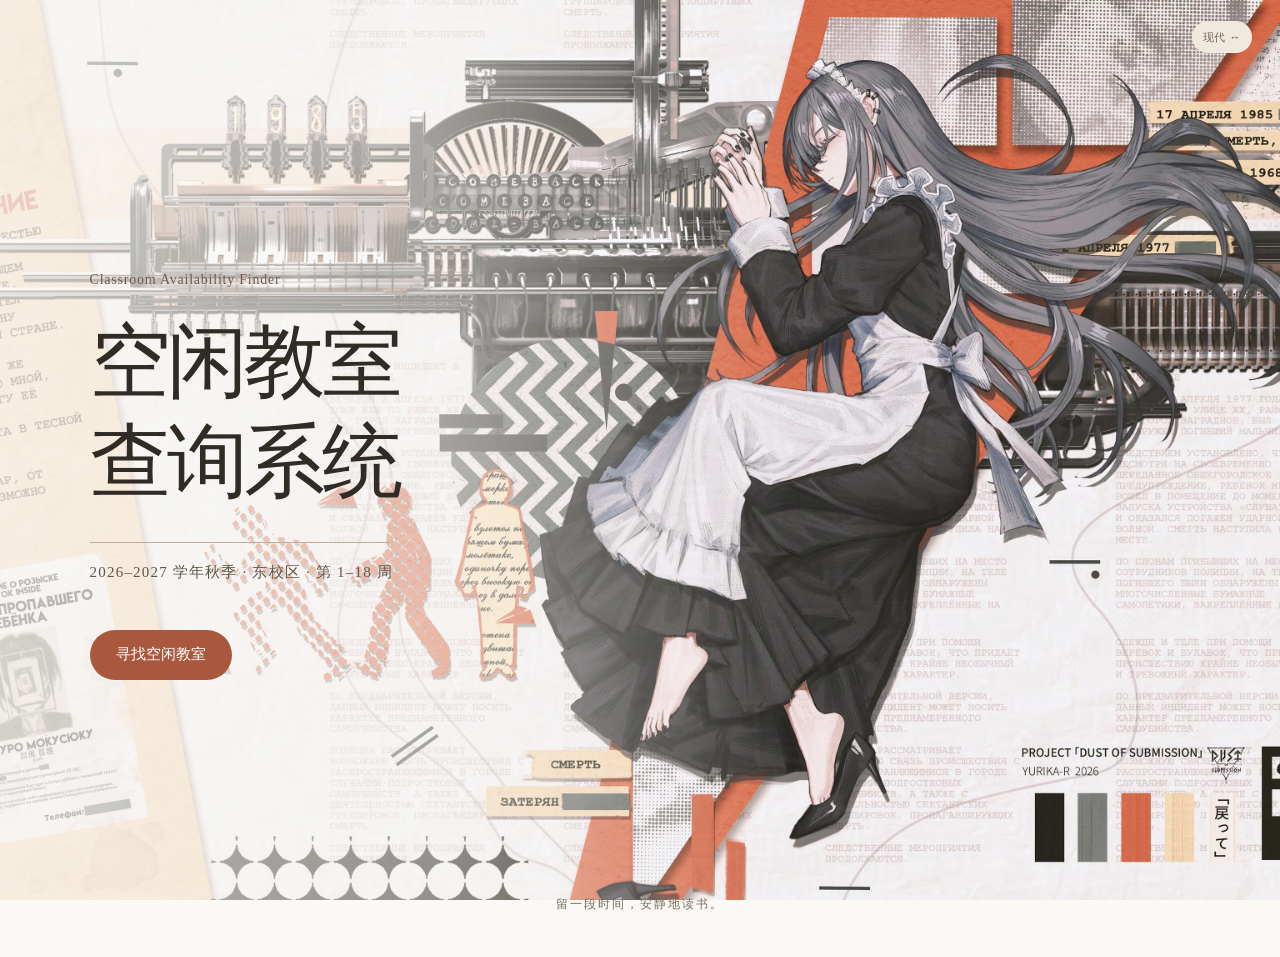
==== commit 6b342ae4: "Default to retro theme while preserving user preference" ====
--- a/index.html
+++ b/index.html
@@ -2,7 +2,7 @@
 <html lang="zh-CN">
 <head>
   <meta charset="UTF-8">
-  <script src="assets/js/theme.js?v=20260916-themes-final"></script>
+  <script src="assets/js/theme.js?v=20260916-retro-default"></script>
   <meta name="viewport" content="width=device-width, initial-scale=1.0, maximum-scale=1.5, user-scalable=yes">
   <title>整学期空闲教室查询</title>
   <link rel="stylesheet" href="assets/css/style.css?v=20260914-classroom-only">
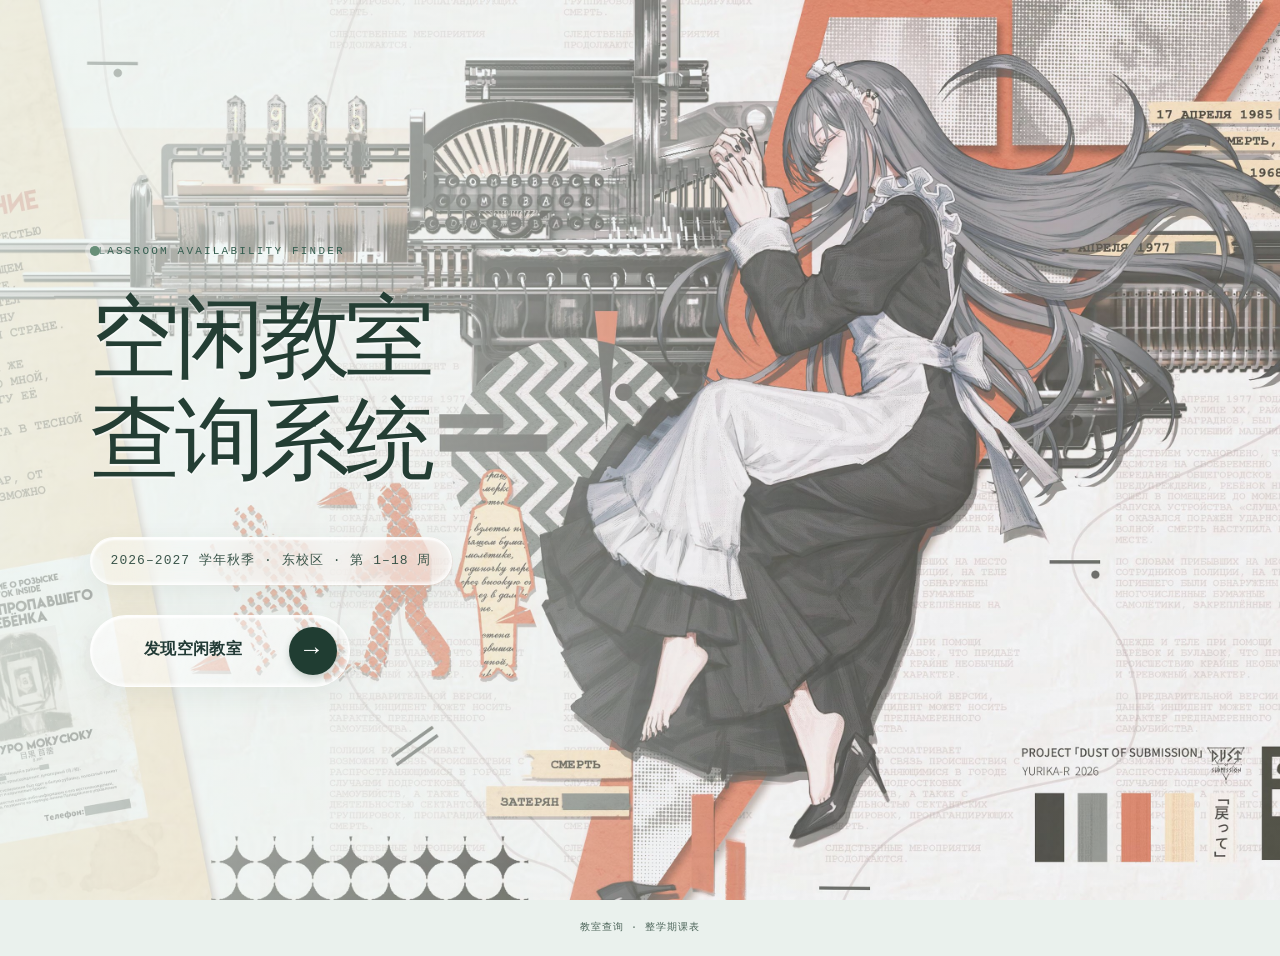
==== commit 683e1990: "Default all visitors to liquid glass with private sw theme preferences" ====
--- a/index.html
+++ b/index.html
@@ -1,23 +1,23 @@
 <!DOCTYPE html>
-<html lang="zh-CN">
+<html lang="zh-CN" data-theme="glass">
 <head>
   <meta charset="UTF-8">
-  <script src="assets/js/theme.js?v=20260916-retro-default"></script>
+  <script src="assets/js/theme.js?v=20260918-glass-default-v1"></script>
   <meta name="viewport" content="width=device-width, initial-scale=1.0, maximum-scale=1.5, user-scalable=yes">
   <title>整学期空闲教室查询</title>
-  <link rel="stylesheet" href="assets/css/style.css?v=20260914-classroom-only">
+  <link rel="stylesheet" href="assets/css/style.css?v=20260918-glass-default-v1">
 
 
   <link rel="prefetch" as="document" href="query.html">
-  <link rel="prefetch" as="script" href="assets/js/data.js?v=20260916-computing-center">
-  <link rel="prefetch" as="script" href="assets/js/app.js?v=20260916-computing-center">
-  <link rel="stylesheet" href="assets/css/frosted.css?v=20260916-shared-overlay">
-  <link rel="stylesheet" href="assets/css/themes.css?v=20260916-shared-overlay">
+  <link rel="prefetch" as="script" href="assets/js/data.js?v=20260918-glass-default-v1">
+  <link rel="prefetch" as="script" href="assets/js/app.js?v=20260918-glass-default-v1">
+  <link rel="stylesheet" href="assets/css/frosted.css?v=20260918-glass-default-v1">
+  <link rel="stylesheet" href="assets/css/themes.css?v=20260918-glass-default-v1">
+  <link rel="stylesheet" href="assets/css/liquid-glass.css?v=20260918-glass-default-v1">
 </head>
 <body class="landing-page">
   <!-- 工业风格装饰 -->
 
-  <button type="button" class="theme-toggle" aria-label="切换为复古风格" title="切换为复古风格">复古 ↔</button>
 
   <!-- 主内容 -->
   <main class="landing-main">
@@ -42,6 +42,6 @@
   <footer class="landing-footer">
     <p>教室查询 · 整学期课表</p>
   </footer>
-  <script src="assets/js/transitions.js?v=20260916-themes-final"></script>
+  <script src="assets/js/transitions.js?v=20260918-glass-default-v1"></script>
 </body>
 </html>
--- a/assets/css/liquid-glass.css
+++ b/assets/css/liquid-glass.css
@@ -0,0 +1,60 @@
+/* Liquid glass theme. Glass contours and the circular inversion hover are
+   adapted for this site from the local yzrt-master component studies. */
+html[data-theme="glass"]{--ef-accent:#526d63;--ef-text-main:#223b36;--ef-text-secondary:#52675f;--ef-border:#d1ded7;--ef-surface:#f2f7f4;--ef-bg:#eaf1ed;--liquid-shadow:inset 1px 2px 2px #ffffffed,inset -1px -2px 3px #ffffffa8,0 8px 28px #25493912}
+[data-theme="glass"] body{color:#223b36;background-color:#eaf1ed}
+html[data-theme="glass"] .landing-page::before{background:linear-gradient(90deg,#edf7f2ba,#eef5ef38 65%),var(--wallpaper) center/cover no-repeat}
+[data-theme="glass"] .query-page{background:linear-gradient(#eaf4ecb5,#f3f7f1de),var(--wallpaper) center/cover fixed no-repeat}
+[data-theme="glass"] .landing-main{min-height:100svh;padding:140px max(7vw,28px) 110px;justify-content:center;gap:0}
+[data-theme="glass"] .landing-label{padding:0;margin-bottom:26px;font-size:11px;letter-spacing:.2em;color:#355e50;text-shadow:none}
+[data-theme="glass"] .landing-label::before{border-radius:50%;background:#688f78;box-shadow:0 0 0 5px #ffffff54}
+[data-theme="glass"] .landing-title{font-size:clamp(56px,7vw,100px);font-weight:550;letter-spacing:-.055em;line-height:1.14;color:#243e34;text-shadow:0 2px 1px #ffffffa8}
+[data-theme="glass"] .landing-subtitle{display:inline-block;align-self:flex-start;margin:30px 0;padding:13px 20px;max-width:100%;border:1px solid #ffffffc7;border-radius:30px;background:#ffffff59;color:#3a554a;box-shadow:var(--liquid-shadow);font-size:13px}
+html[data-theme="glass"] .landing-actions .btn-cta{min-width:260px;min-height:72px;padding:18px 84px 18px 30px;border-radius:40px;clip-path:none;border:1px solid #ffffffd9;background:linear-gradient(145deg,#ffffff9e,#ffffff30);color:#223b36;font-size:16px;letter-spacing:.02em;backdrop-filter:blur(12px);-webkit-backdrop-filter:blur(12px);box-shadow:var(--liquid-shadow);transition:transform .25s,box-shadow .25s,background .25s}
+html[data-theme="glass"] .landing-actions .btn-cta::after{content:'→';display:grid;place-items:center;position:absolute;top:50%;right:12px;width:48px;height:48px;border-radius:50%;background:#203d32;color:#fff;font-size:25px;box-shadow:0 3px 7px #14312233;transition:transform .25s}
+html[data-theme="glass"] .landing-actions .btn-cta:hover{background:#ffffff9c;transform:translateY(-3px);box-shadow:inset 2px 3px 3px white,inset -2px -3px 4px #ffffffaa,0 15px 32px #24483924}
+html[data-theme="glass"] .landing-actions .btn-cta:hover::after{transform:translateY(-50%) rotate(-35deg)}
+html[data-theme="glass"] .landing-actions .btn-cta:active{transform:translateY(1px)}
+[data-theme="glass"] .landing-footer{left:0;right:0;text-align:center;color:#4e665b}
+[data-theme="glass"] .nav{width:calc(100% - 48px);height:64px;top:16px;left:24px;bottom:auto;border:1px solid #ffffffce;border-radius:36px;padding:0 22px;background:#ffffff6b;box-shadow:var(--liquid-shadow);backdrop-filter:blur(22px);-webkit-backdrop-filter:blur(22px)}
+[data-theme="glass"] .nav-inner{max-width:1180px;margin:auto;flex-direction:row;justify-content:space-between;align-items:center}
+[data-theme="glass"] .nav-links{width:auto;margin:0 130px 0 auto;flex-direction:row}
+[data-theme="glass"] .nav-links a,[data-theme="glass"] .nav-back{width:auto;min-height:38px;padding:8px 16px;margin:0;border:0;border-radius:22px;color:#294c3f;order:0;font-size:13px}
+[data-theme="glass"] .nav-links a::before{display:none}
+[data-theme="glass"] .nav-back svg{width:16px;height:16px;color:currentColor}
+[data-theme="glass"] .nav-links a:hover,[data-theme="glass"] .nav-back:hover{background:#ffffff9c}
+[data-theme="glass"] .theme-toggle{top:31px;right:44px;border-radius:22px;border:1px solid #ffffffbe;background:#ffffff70;box-shadow:inset 0 1px 2px white;color:#294c3f;min-height:34px;padding:7px 13px}
+[data-theme="glass"] .landing-page .theme-toggle{top:24px;right:28px}
+[data-theme="glass"] .main{max-width:1180px;margin:0 auto;padding:128px 36px 64px}
+[data-theme="glass"] .page-header{padding:0;margin-bottom:18px;background:transparent;border:0;box-shadow:none;backdrop-filter:none;clip-path:none}
+[data-theme="glass"] .page-header::before,[data-theme="glass"] .page-header::after,[data-theme="glass"] .controls::before{display:none}
+[data-theme="glass"] .page-title{font-size:clamp(28px,3.7vw,44px);font-weight:500;letter-spacing:-.045em;color:#244337;line-height:1.35}
+[data-theme="glass"] .page-title::before{content:'SPACE TO FOCUS';font-size:10px;letter-spacing:.2em;color:#587867;margin-bottom:14px}
+[data-theme="glass"] .page-subtitle{color:#546e60;font-size:12px;line-height:1.8}
+[data-theme="glass"] .controls,[data-theme="glass"] .custom-range-bar,[data-theme="glass"] .day-block,[data-theme="glass"] .empty-msg{border:1px solid #ffffffd6;border-radius:22px;background:#ffffff70;clip-path:none;box-shadow:var(--liquid-shadow);backdrop-filter:blur(18px);-webkit-backdrop-filter:blur(18px)}
+[data-theme="glass"] .controls{padding:18px;margin-top:24px;gap:12px}
+[data-theme="glass"] .controls select,[data-theme="glass"] .controls input[type="text"],[data-theme="glass"] .period-range{min-height:44px;border:1px solid #ffffffcf;border-radius:12px;background-color:#ffffff96;color:#29493d;box-shadow:inset 0 1px 2px #fff;clip-path:none}
+[data-theme="glass"] .controls input:focus{outline:2px solid #678b76;outline-offset:2px}
+/* Go Pro study: an expanding circular inversion, reused for the favorites action. */
+[data-theme="glass"] .fav-toggle{position:relative;isolation:isolate;overflow:hidden;min-height:44px;border:0;border-radius:12px;background:#203d32;color:#fff;box-shadow:0 5px 12px #203d322b;clip-path:none;transition:transform .2s}
+[data-theme="glass"] .fav-toggle::before{content:'';position:absolute;z-index:2;width:220px;height:220px;left:50%;top:50%;border-radius:50%;background:white;mix-blend-mode:difference;transform:translate(-155%,10%);transition:transform .4s,border-radius .4s;pointer-events:none}
+[data-theme="glass"] .fav-toggle:hover::before,[data-theme="glass"] .fav-toggle:focus-visible::before{transform:translate(-50%,-50%);border-radius:0}
+[data-theme="glass"] .fav-toggle:active{transform:translateY(3px)}
+[data-theme="glass"] .fav-toggle.active{background:#d8e8bb;color:#203d32;box-shadow:inset 0 0 0 2px #63835f}
+[data-theme="glass"] .fav-toggle.active svg{fill:currentColor}
+[data-theme="glass"] .day-block{margin-bottom:14px;overflow:hidden}
+[data-theme="glass"] .day-header{padding:20px 24px;border-radius:22px;background:transparent}
+[data-theme="glass"] .day-header:hover{background:#ffffff6e}
+[data-theme="glass"] .day-title{font-size:17px;font-weight:500;color:#29493d}
+[data-theme="glass"] .free-num{color:#345e45}
+[data-theme="glass"] .table-wrap{box-shadow:none;border-radius:0 0 18px 18px}
+[data-theme="glass"] th{background:#e0ebe3;color:#29493d;border-color:#cfdfd4}
+[data-theme="glass"] td,[data-theme="glass"] td:first-child{border-color:#d2dfd6}
+[data-theme="glass"] td:first-child{background:#f0f5ef}
+[data-theme="glass"] td.free{background:#e0efdd}
+[data-theme="glass"] td.occ{background:#efdfd4}
+[data-theme="glass"] .legend-dot.free{background:#71946c}
+[data-theme="glass"] .legend-dot.occ{background:#b68d73}
+[data-theme="glass"] :focus-visible{outline:2px solid #456c56;outline-offset:3px}
+@media(max-width:768px){[data-theme="glass"] .nav{left:12px;top:12px;width:calc(100% - 24px);height:56px;padding:0 10px}[data-theme="glass"] .theme-toggle{top:23px;right:24px}[data-theme="glass"] .nav-links{margin-right:112px}[data-theme="glass"] .main{padding:104px 16px 36px}[data-theme="glass"] .landing-main{padding:120px 26px 100px}[data-theme="glass"] .landing-title{font-size:clamp(52px,12vw,76px)}[data-theme="glass"] .landing-subtitle{font-size:11px;padding:12px 14px}[data-theme="glass"] .controls{padding:14px;gap:10px}[data-theme="glass"] .controls input[type="text"]{min-width:0}[data-theme="glass"] .day-header{padding:17px 14px}}
+@media(prefers-reduced-motion:reduce){html[data-theme="glass"] .landing-actions .btn-cta,html[data-theme="glass"] .landing-actions .btn-cta::after,[data-theme="glass"] .fav-toggle,[data-theme="glass"] .fav-toggle::before{transition:none}}
+@supports not ((backdrop-filter:blur(1px)) or (-webkit-backdrop-filter:blur(1px))){[data-theme="glass"] .controls,[data-theme="glass"] .day-block,[data-theme="glass"] .nav{background:#f2f7f2}}
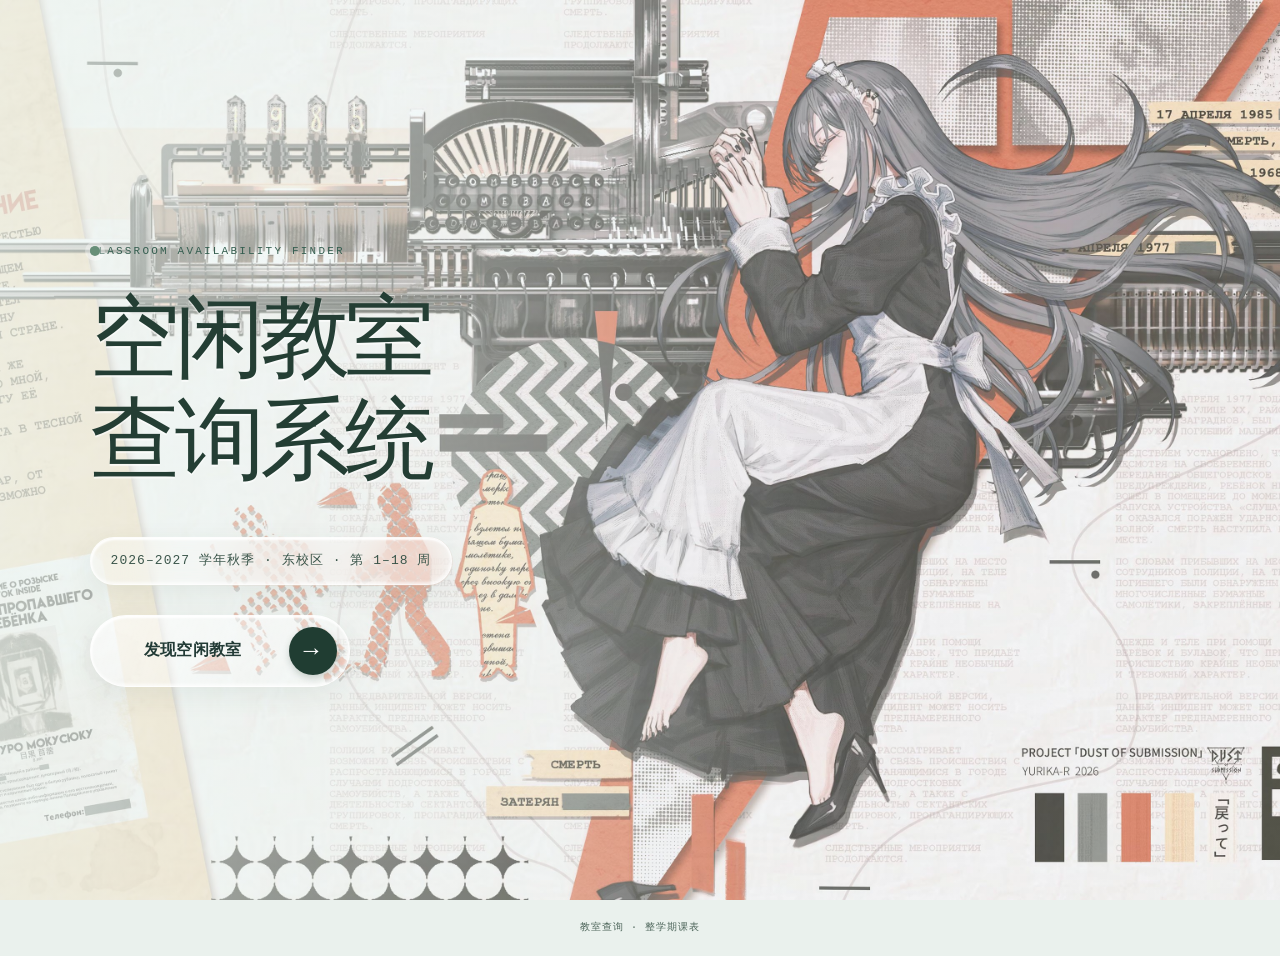
==== commit bc5e6565: "Refresh CAU classroom availability snapshot for 2026-10-12" ====
--- a/index.html
+++ b/index.html
@@ -9,7 +9,7 @@
 
 
   <link rel="prefetch" as="document" href="query.html">
-  <link rel="prefetch" as="script" href="assets/js/data.js?v=20260918-glass-default-v1">
+  <link rel="prefetch" as="script" href="assets/js/data.js?v=20261012-data-refresh-v1">
   <link rel="prefetch" as="script" href="assets/js/app.js?v=20260918-glass-default-v1">
   <link rel="stylesheet" href="assets/css/frosted.css?v=20260918-glass-default-v1">
   <link rel="stylesheet" href="assets/css/themes.css?v=20260918-glass-default-v1">
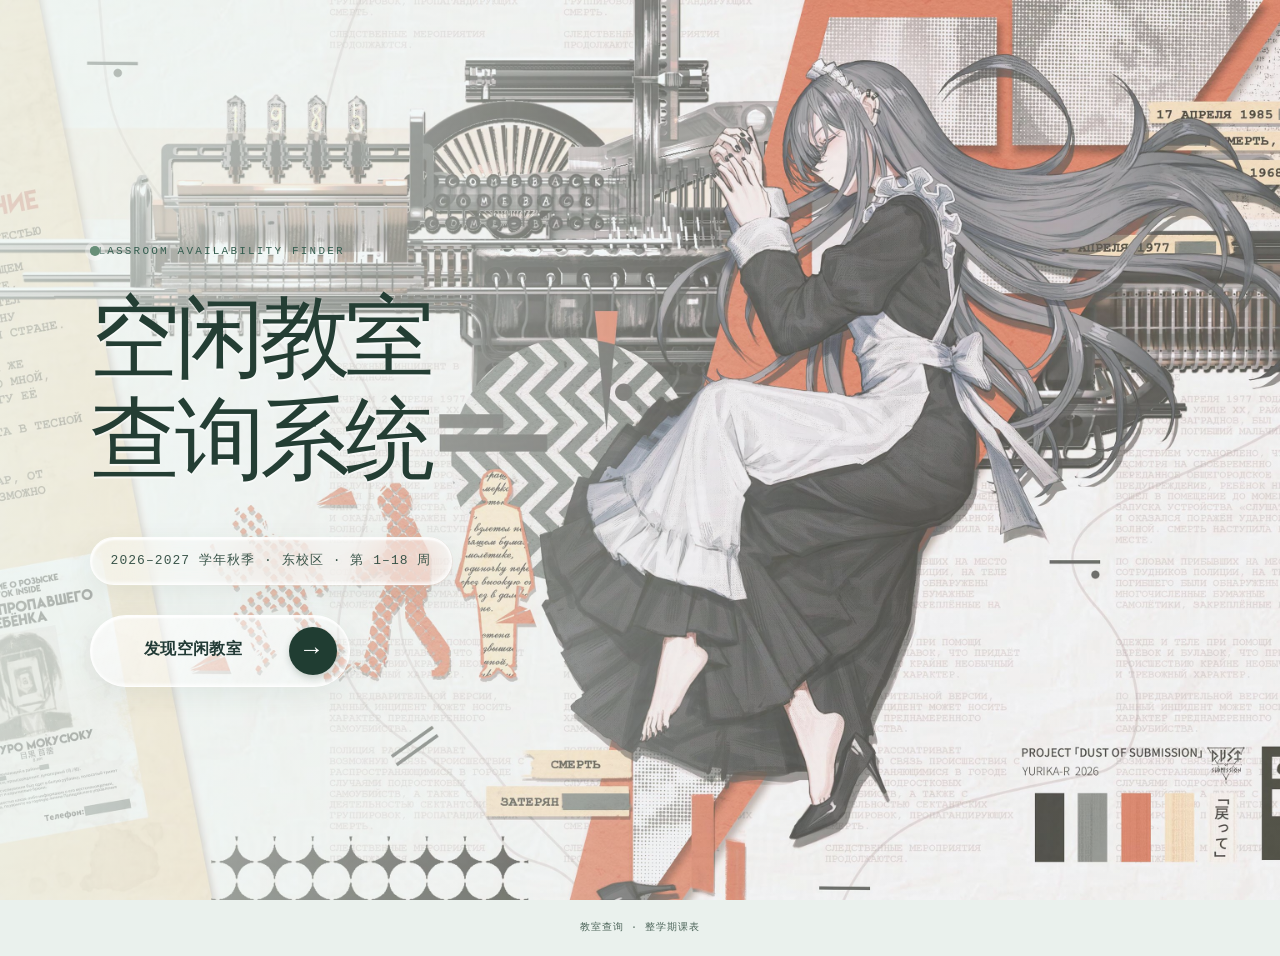
==== commit d3afd7e3: "Refresh CAU classroom availability snapshot for 2026-11-14" ====
--- a/index.html
+++ b/index.html
@@ -9,7 +9,7 @@
 
 
   <link rel="prefetch" as="document" href="query.html">
-  <link rel="prefetch" as="script" href="assets/js/data.js?v=20261012-data-refresh-v1">
+  <link rel="prefetch" as="script" href="assets/js/data.js?v=20261114-151909-data-refresh">
   <link rel="prefetch" as="script" href="assets/js/app.js?v=20260918-glass-default-v1">
   <link rel="stylesheet" href="assets/css/frosted.css?v=20260918-glass-default-v1">
   <link rel="stylesheet" href="assets/css/themes.css?v=20260918-glass-default-v1">
